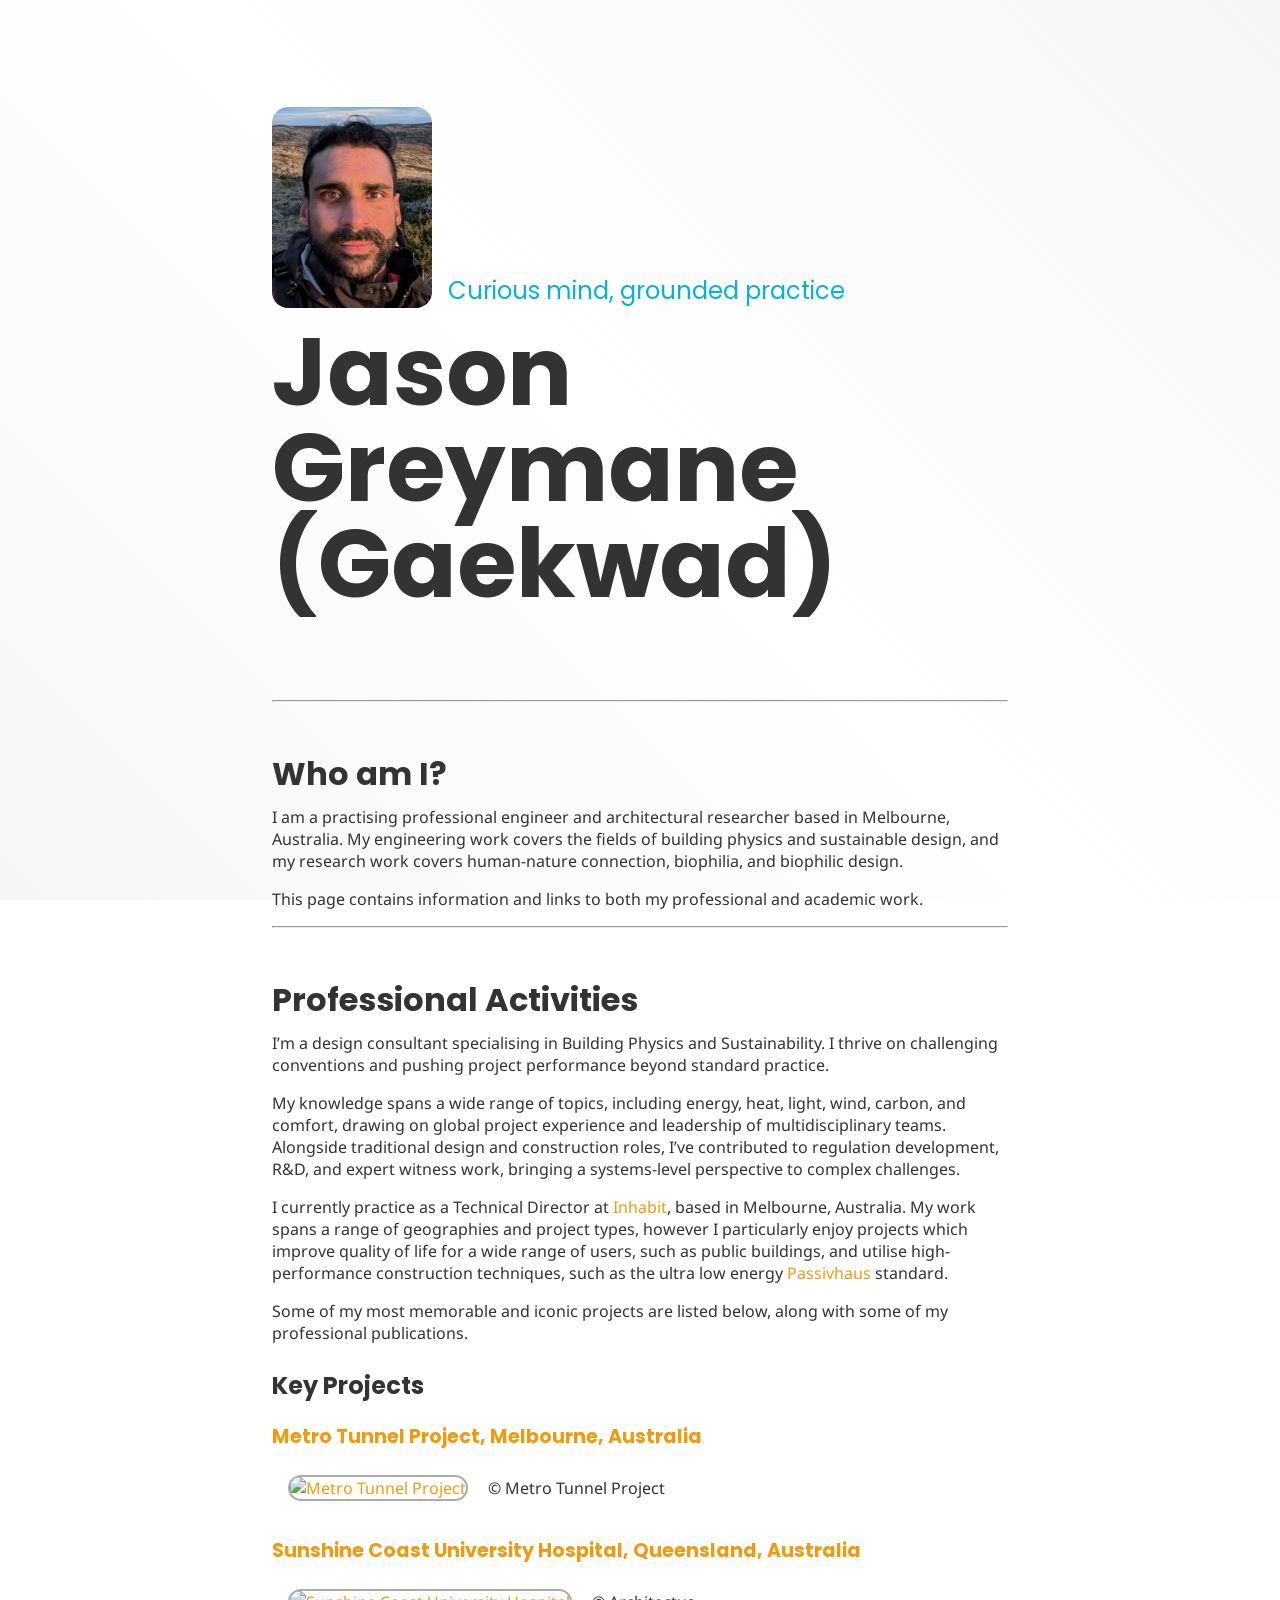
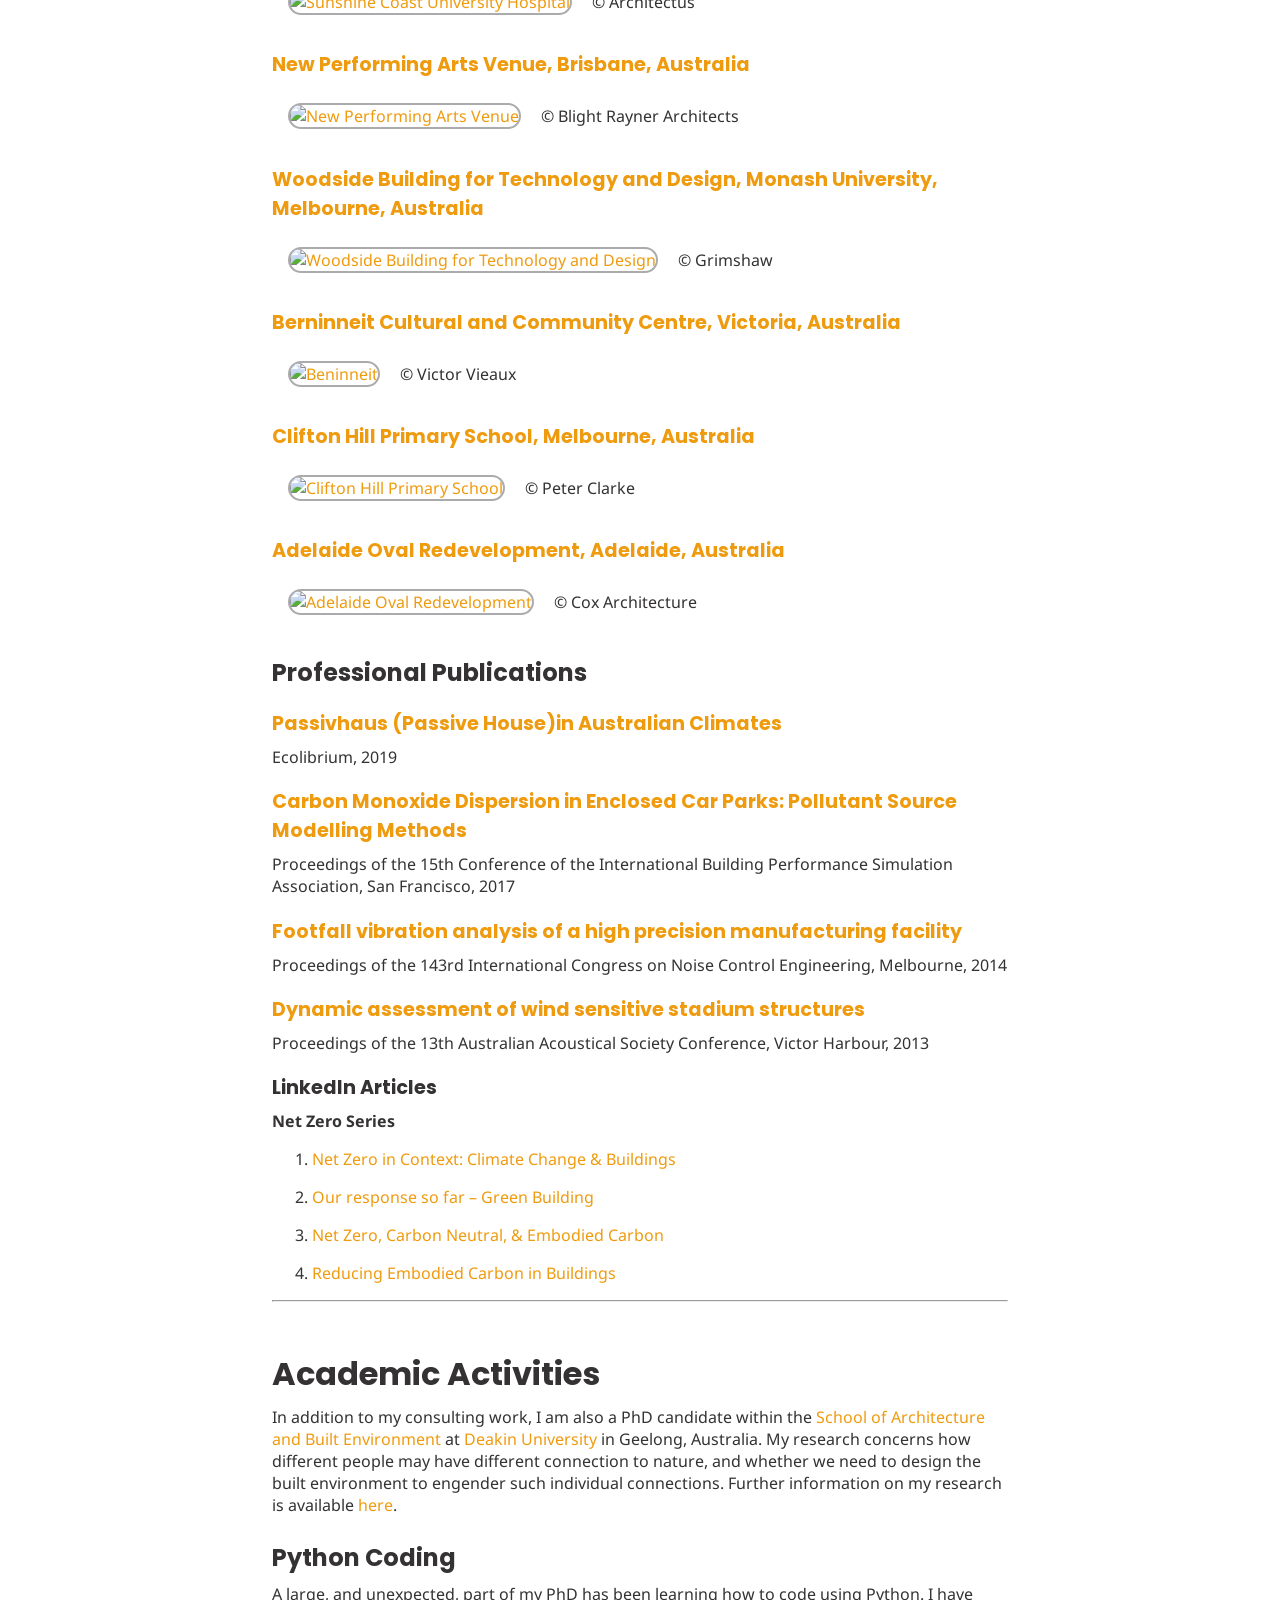
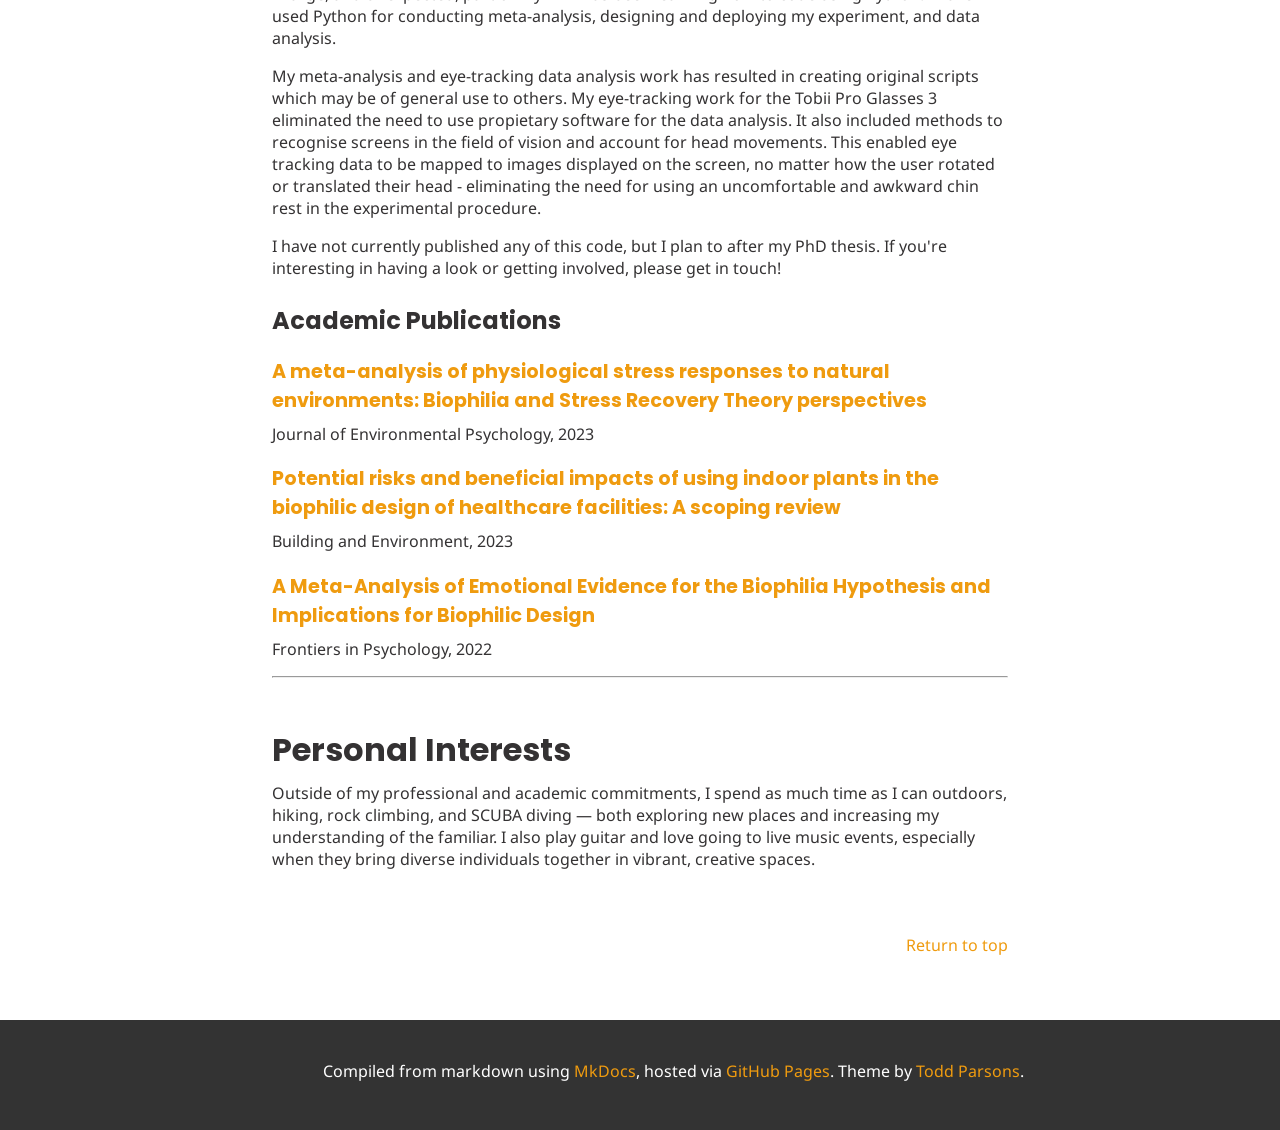
==== index.html @ 633c97f9 "Deployed 637150a with MkDocs version: 1.6.1" ====
<!DOCTYPE html>
<html>

<head>

    <title>Home - Jason Greymane (Gaekwad)</title>
    <style>
      /* load heading font */
      @import url('https://fonts.googleapis.com/css2?family=Poppins:wght@400');
      @import url('https://fonts.googleapis.com/css2?family=Poppins:ital,wght@400');
      @import url('https://fonts.googleapis.com/css2?family=Poppins:wght@700');
      @import url('https://fonts.googleapis.com/css2?family=Poppins:ital,wght@700');

      /* load body font */
      @import url('https://fonts.googleapis.com/css2?family=Noto Sans:wght@400');
      @import url('https://fonts.googleapis.com/css2?family=Noto Sans:ital,wght@400');
      @import url('https://fonts.googleapis.com/css2?family=Noto Sans:wght@700');
      @import url('https://fonts.googleapis.com/css2?family=Noto Sans:ital,wght@700');

      /* load mono font */
      @import url('https://fonts.googleapis.com/css2?family=JetBrains Mono:wght@400');
      @import url('https://fonts.googleapis.com/css2?family=JetBrains Mono:ital,wght@400');
      @import url('https://fonts.googleapis.com/css2?family=JetBrains Mono:wght@700');
      @import url('https://fonts.googleapis.com/css2?family=JetBrains Mono:ital,wght@700');

      /* load emoji font */
      @font-face {
        font-family: "Noto Color Emoji";
        src: url('assets/fonts/emoji/NotoColorEmoji-Regular.ttf');
        font-weight: 400;
      }
  
      :root {
        /* colors */
        --primary: #05b2dc;
        --secondary: #ef9B0f;
        --tertiary: #ef3e36;
        /* shades */
        --base: #ffffff;
        --mantle: #f5f4f5;
        --crust: #d4d2d5;
        --overlay: #aBaBaE;
        --footer: #000000cc;
        /* text */
        --text: #343233;
        --hltext: #ffffff;
        color: var(--text);
        /* background-specific text */
        --primary-text: var(--hltext);
        --secondary-text: var(--hltext);
        --tertiary-text: var(--hltext);
        --base-text: var(--text);
        --mantle-text: var(--text);
        --crust-text: var(--text);
        --overlay-text: var(--hltext);
        --footer-text: var(--hltext);
        /* fonts */
        --heading: Poppins, Noto Color Emoji;
        --body: Noto Sans, Noto Color Emoji;
        --mono: JetBrains Mono, Noto Color Emoji;
        font-family: var(--body); 
      }
      /* dark mode */
      @media (prefers-color-scheme: dark) {
        :root {
          /* colors */
          --primary: #05b2dc;
          --secondary: #ef9B0f;
          --tertiary: #ef3e36;
          /* shades */
          --base: #343233;
          --mantle: #373536;
          --crust: #3E3C3D;
          --overlay: #646461;
          --footer: #00000022;
          /* text */
          --text: #ffffff;
          --hltext: #343233;
          color: var(--text);
          /* background-specific text */
          --primary-text: var(--text);
          --secondary-text: var(--text);
          --tertiary-text: var(--text);
          --base-text: var(--text);
          --mantle-text: var(--text);
          --crust-text: var(--text);
          --overlay-text: var(--hltext);
          --footer-text: var(--text);
        }
      }
      /* style settings */
      header#header {
        grid-template-columns: 10rem auto 10rem;
      }
      body#background {
        background: fixed center/cover var(--base);
        
        
      }
      #background-gradient {
        background: linear-gradient(
          45deg, 
          color-mix(in srgb, var(--mantle) 80%, transparent), transparent, color-mix(in srgb, var(--crust) 20%, transparent)
        );
      }
      content#content {
        padding: 0 3rem;
        background: color-mix(in srgb, var(--base) 0%, transparent);
        border-left: none;
        border-right: none;
      }
      #avatar {
        
        border-radius: 1rem;
        
      }
      footer#footer a {
        color: #ef9B0f;
      }
      footer#footer a:hover {
        color: #ef3e36;
      }
    </style>
    <link rel="icon" type="image/x-icon" href=assets/favicon.png>
    <link href="css/style.css" rel="stylesheet">
    <link href="css/responsivity.css" rel="stylesheet">  
    <script src="search/main.js"></script>
    <script src="https://kit.fontawesome.com/b57355f8ac.js" crossorigin="anonymous"></script>
    <script id="altmetric-embed-js" src="https://d1bxh8uas1mnw7.cloudfront.net/assets/altmetric_badges-e7ba41a192efc3e63f5d48f8a1916dec4b1b49c01075bc7b39481408957b3b28.js"></script>
    <link id="altmetric-embed-css" rel="stylesheet" type="text/css" href="https://d1bxh8uas1mnw7.cloudfront.net/assets/embed-59614f5c46b49b21eeef3bb28c4fb38d1e7069e8d014752fcb66e84942556802.css">
    <script>
      function on_share() {
        navigator.share({
          url: document.URL,
          title: "Home -Jason Greymane (Gaekwad)",
        });
      }
    </script>
</head>

<body id="background">
  <div id="background-gradient"></div>
  <content id="content">
  
<a id="share-btn" onclick="on_share()">
  <i class="fa fa-share-alt" alt="🔗"></i>
</a>

  
  <header id="header">
    
    
     
    
    <img id="avatar" src="assets/avatar.png" />
    

    
    
    
     
    <p id="tagline">Curious mind, grounded practice</p>

    
    
    
     
    <h1 id="title"><a href=.>Jason Greymane (Gaekwad)</a></h1>

    
    
    
     
    <ul id="socials">
        
        
        
        
        
        <li>
            <a href="mailto:humanenvironments@deakin.edu.au"><i class="fa-regular fa-at" alt="Email"></i></a>
            <div class="social-label">Email</div>
        </li>
        
        
        
        
        
        <li>
            <a href="https://au.linkedin.com/in/jasongaekwad"><i class="fa-brands fa-linkedin" alt="LinkedIn"></i></a>
            <div class="social-label">LinkedIn</div>
        </li>
        
        
        
        
        
        <li>
            <a href="https://www.researchgate.net/profile/Jason-Gaekwad-2"><i class="fa-brands fa-researchgate" alt="ResearchGate"></i></a>
            <div class="social-label">ResearchGate</div>
        </li>
        
        
        
        
        
        <li>
            <a href="https://github.com/JGaekwad"><i class="fa-brands fa-github" alt="GitHub"></i></a>
            <div class="social-label">GitHub</div>
        </li>
        
        
        
        
        
        <li>
            <a href="https://orcid.org/0000-0003-0273-9370"><i class="fa-brands fa-orcid" alt="ORCiD"></i></a>
            <div class="social-label">ORCiD</div>
        </li>
        
    </ul>

    
    
</header>
  
  <main id="page">
    <nav class="vertical" id="toc">

<ul>

<li class="nav-item">
<a href="#who-am-i">Who am I?</a>
    
    <ul>
    
    </ul>
    
</li>

<li class="nav-item">
<a href="#professional-activities">Professional Activities</a>
    
    <ul>
    
    
    <li class="nav-subitem">
    <a href="#key-projects">Key Projects</a>
    </li>
    
    
    
    <li class="nav-subitem">
    <a href="#professional-publications">Professional Publications</a>
    </li>
    
    
    </ul>
    
</li>

<li class="nav-item">
<a href="#academic-activities">Academic Activities</a>
    
    <ul>
    
    
    <li class="nav-subitem">
    <a href="#python-coding">Python Coding</a>
    </li>
    
    
    
    <li class="nav-subitem">
    <a href="#academic-publications">Academic Publications</a>
    </li>
    
    
    </ul>
    
</li>

<li class="nav-item">
<a href="#personal-interests">Personal Interests</a>
    
    <ul>
    
    </ul>
    
</li>

</ul>

</nav>
    <hr />
<h1 id="who-am-i">Who am I?</h1>
<p>I am a practising professional engineer and architectural researcher based in Melbourne, Australia. My engineering work covers the fields of building physics and sustainable design, and my research work covers human-nature connection, biophilia, and biophilic design.</p>
<p>This page contains information and links to both my professional and academic work.</p>
<hr />
<h1 id="professional-activities">Professional Activities</h1>
<p>I’m a design consultant specialising in Building Physics and Sustainability. I thrive on challenging conventions and pushing project performance beyond standard practice.</p>
<p>My knowledge spans a wide range of topics, including energy, heat, light, wind, carbon, and comfort, drawing on global project experience and leadership of multidisciplinary teams. Alongside traditional design and construction roles, I’ve contributed to regulation development, R&amp;D, and expert witness work, bringing a systems-level perspective to complex challenges.</p>
<p>I currently practice as a Technical Director at <a href="https://inhabitgroup.com/">Inhabit</a>, based in Melbourne, Australia. My work spans a range of geographies and project types, however I particularly enjoy projects which improve quality of life for a wide range of users, such as public buildings, and utilise high-performance construction techniques, such as the ultra low energy <a href="https://www.passivhausassociation.com.au/">Passivhaus</a> standard.</p>
<p>Some of my most memorable and iconic projects are listed below, along with some of my professional publications.</p>
<h2 id="key-projects">Key Projects</h2>
<h3 id="metro-tunnel-project-melbourne-australia"><a href="https://bigbuild.vic.gov.au/projects/metro-tunnel">Metro Tunnel Project, Melbourne, Australia</a></h3>
<p><a href="https://bigbuild.vic.gov.au/projects/metro-tunnel"><img alt="Metro Tunnel Project" src="https://bigbuild.vic.gov.au/__data/assets/image/0005/785606/MT-testtrain-banner.jpg" /></a>
&copy; Metro Tunnel Project</p>
<h3 id="sunshine-coast-university-hospital-queensland-australia"><a href="https://architectus.com.au/projects/sunshine-coast-university-hospital/">Sunshine Coast University Hospital, Queensland, Australia</a></h3>
<p><a href="https://architectus.com.au/projects/sunshine-coast-university-hospital/"><img alt="Sunshine Coast University Hospital" src="https://architectus.com.au/wp-content/uploads/2018/08/ba_hea_scuh_14_72ppi.jpg" /></a>
&copy; Architectus</p>
<h3 id="new-performing-arts-venue-brisbane-australia"><a href="https://blightrayner.com.au/portfolio_page/new-performing-arts-venue/">New Performing Arts Venue, Brisbane, Australia</a></h3>
<p><a href="https://blightrayner.com.au/portfolio_page/new-performing-arts-venue/"><img alt="New Performing Arts Venue" src="https://blightrayner.com.au/wp-content/uploads/2019/05/npav-3.jpg" /></a>
&copy; Blight Rayner Architects </p>
<h3 id="woodside-building-for-technology-and-design-monash-university-melbourne-australia"><a href="https://grimshaw.global/projects/education-and-science/monash-university-woodside-building-for-technology-and-design/">Woodside Building for Technology and Design, Monash University, Melbourne, Australia</a></h3>
<p><a href="https://grimshaw.global/projects/education-and-science/monash-university-woodside-building-for-technology-and-design/"><img alt="Woodside Building for Technology and Design" src="https://grimshaw.global/assets/lib/2023/04/26/16103_N126.jpg" /></a>
&copy; Grimshaw</p>
<h3 id="berninneit-cultural-and-community-centre-victoria-australia"><a href="https://jcba.com.au/projects/berninneit-cultural-and-community-hub">Berninneit Cultural and Community Centre, Victoria, Australia</a></h3>
<p><a href="https://jcba.com.au/projects/berninneit-cultural-and-community-hub"><img alt="Beninneit" src="https://inhabitgroup.com/wp-content/uploads/2024/06/Cowes-Cultural-Centre2x900.jpg" /></a>
&copy; Victor Vieaux</p>
<h3 id="clifton-hill-primary-school-melbourne-australia"><a href="https://jcba.com.au/projects/clifton-hill-primary-school">Clifton Hill Primary School, Melbourne, Australia</a></h3>
<p><a href="https://jcba.com.au/projects/clifton-hill-primary-school"><img alt="Clifton Hill Primary School" src="https://jcba.com.au/cms_uploads/images/654_1_jcb_clifton_hill_primary_1289low-res.jpg" /></a>
&copy; Peter Clarke</p>
<h3 id="adelaide-oval-redevelopment-adelaide-australia"><a href="https://www.coxarchitecture.com.au/project/adelaide-oval-redevelopment/">Adelaide Oval Redevelopment, Adelaide, Australia</a></h3>
<p><a href="https://www.coxarchitecture.com.au/project/adelaide-oval-redevelopment/"><img alt="Adelaide Oval Redevelopment" src="https://www.coxarchitecture.com.au/wp-content/uploads/2019/08/20140329_Showdown296A3141-1620x1080.jpg" /></a>
&copy; Cox Architecture</p>
<h2 id="professional-publications">Professional Publications</h2>
<h3 id="passivhaus-passive-housein-australian-climates"><a href="https://www.researchgate.net/publication/343151756_Passivhaus_Passive_House_in_Australian_Climates">Passivhaus (Passive House)in Australian Climates</a></h3>
<p>Ecolibrium, 2019</p>
<h3 id="carbon-monoxide-dispersion-in-enclosed-car-parks-pollutant-source-modelling-methods"><a href="http://dx.doi.org/10.26868/25222708.2017.168">Carbon Monoxide Dispersion in Enclosed Car Parks: Pollutant Source Modelling Methods</a></h3>
<p>Proceedings of the 15th Conference of the International Building Performance Simulation Association, San Francisco, 2017</p>
<h3 id="footfall-vibration-analysis-of-a-high-precision-manufacturing-facility"><a href="https://www.researchgate.net/publication/343151761_Footfall_vibration_analysis_of_a_high_precision_manufacturing_facility">Footfall vibration analysis of a high precision manufacturing facility</a></h3>
<p>Proceedings of the 143rd International Congress on Noise Control Engineering, Melbourne, 2014</p>
<h3 id="dynamic-assessment-of-wind-sensitive-stadium-structures"><a href="https://www.researchgate.net/publication/290020429_Dynamic_assessment_of_wind_sensitive_stadium_structures">Dynamic assessment of wind sensitive stadium structures</a></h3>
<p>Proceedings of the 13th Australian Acoustical Society Conference, Victor Harbour, 2013</p>
<h3 id="linkedin-articles">LinkedIn Articles</h3>
<p><strong>Net Zero Series</strong></p>
<ol>
<li>
<p><a href="https://www.linkedin.com/pulse/net-zero-context-climate-change-buildings-jason-gaekwad">Net Zero in Context: Climate Change &amp; Buildings</a></p>
</li>
<li>
<p><a href="https://www.linkedin.com/pulse/our-response-so-far-green-building-jason-gaekwad">Our response so far – Green Building</a></p>
</li>
<li>
<p><a href="https://www.linkedin.com/pulse/net-zero-carbon-neutral-embodied-jason-gaekwad">Net Zero, Carbon Neutral, &amp; Embodied Carbon</a></p>
</li>
<li>
<p><a href="https://www.linkedin.com/pulse/reducing-embodied-carbon-buildings-jason-gaekwad">Reducing Embodied Carbon in Buildings</a></p>
</li>
</ol>
<hr />
<h1 id="academic-activities">Academic Activities</h1>
<p>In addition to my consulting work, I am also a PhD candidate within the <a href="https://www.deakin.edu.au/faculty-of-science-engineering-and-built-environment/school-of-architecture-and-built-environment">School of Architecture and Built Environment</a> at <a href="https://www.deakin.edu.au/">Deakin University</a> in Geelong, Australia. My research concerns how different people may have different connection to nature, and whether we need to design the built environment to engender such individual connections. Further information on my research is available <a href="https://linktr.ee/humanenvironments">here</a>.</p>
<h2 id="python-coding">Python Coding</h2>
<p>A large, and unexpected, part of my PhD has been learning how to code using Python. I have used Python for conducting meta-analysis, designing and deploying my experiment, and data analysis. </p>
<p>My meta-analysis and eye-tracking data analysis work has resulted in creating original scripts which may be of general use to others. My eye-tracking work for the Tobii Pro Glasses 3 eliminated the need to use propietary software for the data analysis. It also included methods to recognise screens in the field of vision and account for head movements. This enabled eye tracking data to be mapped to images displayed on the screen, no matter how the user rotated or translated their head - eliminating the need for using an uncomfortable and awkward chin rest in the experimental procedure.</p>
<p>I have not currently published any of this code, but I plan to after my PhD thesis. If you're interesting in having a look or getting involved, please get in touch! </p>
<h2 id="academic-publications">Academic Publications</h2>
<h3 id="a-meta-analysis-of-physiological-stress-responses-to-natural-environments-biophilia-and-stress-recovery-theory-perspectives"><a href="https://doi.org/10.1016/j.jenvp.2023.102085">A meta-analysis of physiological stress responses to natural environments: Biophilia and Stress Recovery Theory perspectives</a></h3>
<p>Journal of Environmental Psychology, 2023</p>
<h3 id="potential-risks-and-beneficial-impacts-of-using-indoor-plants-in-the-biophilic-design-of-healthcare-facilities-a-scoping-review"><a href="https://doi.org/10.1016/j.buildenv.2023.110057">Potential risks and beneficial impacts of using indoor plants in the biophilic design of healthcare facilities: A scoping review</a></h3>
<p>Building and Environment, 2023</p>
<h3 id="a-meta-analysis-of-emotional-evidence-for-the-biophilia-hypothesis-and-implications-for-biophilic-design"><a href="https://doi.org/10.3389/fpsyg.2022.750245">A Meta-Analysis of Emotional Evidence for the Biophilia Hypothesis and Implications for Biophilic Design</a></h3>
<p>Frontiers in Psychology, 2022</p>
<hr />
<h1 id="personal-interests">Personal Interests</h1>
<p>Outside of my professional and academic commitments, I spend as much time as I can outdoors, hiking, rock climbing, and SCUBA diving — both exploring new places and increasing my understanding of the familiar. I also play guitar and love going to live music events, especially when they bring diverse individuals together in vibrant, creative spaces.</p>
    <nav id="page-controls">
      <a href="#content" id="return-top">
        <i class="fa fa-arrow-up" alt="⇧"></i> Return to top
      </a>
    </nav>
  </main>
  </content>
  <footer id="footer">
    

<p>Compiled from markdown using <a href="https://www.mkdocs.org/">MkDocs</a>, hosted via <a href="https://pages.github.com/">GitHub Pages</a>. Theme by <a href="https://toddparsons.co.uk">Todd Parsons</a>.</p>














<script src="search/main.js"></script>

  </footer>
</body>

</html>
---- css/style.css ----
html {
    scroll-behavior: smooth;
}

body {
    position: relative;
    margin: 0;
}


/** Layout **/

header#header, 
header#article-header,
#page {
    position: relative;
}
#page *:nth-child(2) {
    margin-top: 0;
}

content#content {
    display: block;
    position: relative;
    padding-bottom: 4rem;
    max-width: 46rem;
    margin: 0 auto 0 auto;
    min-height: 100vh;
}

footer#footer {
    position: relative;
    text-align: right;
    padding: 2rem max(calc(50% - 24rem), 2rem);
    background-color: var(--footer);
    color: var(--footer-text);
}

footer#footer #page-source {
    display: block;
    margin: 1em 0;
}

article {
    border: 1px solid var(--crust);
    border-radius: 1rem;
    padding: 1rem 2rem;
    margin-bottom: 2rem;
    margin-top: 1rem;
    margin-left: -1rem;
    background-color: var(--base)
}

nav#page-controls {
    display: grid;
    grid-template-columns: auto auto;
    width: 100%;
    margin-top: 4rem;
}

nav#page-controls #return-home {
    grid-column-start: 1;
    justify-self: left;
}

nav#page-controls #return-top {
    grid-column-start: 2;
    justify-self: right;
}

div#background-gradient {
    position: fixed;
    top: 0; bottom: 0; left: 0; right: 0;
}

#share-btn {
    position: relative;
    margin-left: calc(100% - 2rem);
    margin-bottom: -2rem;
    top: 4rem;
    font-size: 2rem;
    padding: 1rem;
    color: var(--crust);
    border-radius: 100%;
}
#share-btn:hover {
    color: var(--text);
    background-color: var(--crust);
}


/** Header **/

header {
    padding: 4rem 0;
    column-gap: 1rem;
    row-gap: 1rem;
}
header#header {
    display: grid;
    align-items: end;
}
header#article-header {
    display: grid;
    grid-auto-flow: row;
}
header#article-header h1 {
    font-size: 3rem;
}

h1#title, h1#title a {
    font-size: 6rem;
    grid-column-end: span 2;
    margin: 0;
    color: var(--text);
    line-height: 1em;
}
p#tagline, p#tagline a {
    grid-column-end: span 2;
    font-family: var(--heading);
    font-size: 1.5rem;
    color: var(--primary);
    margin: 0;
}
ul#socials {
    grid-column-end: span 2;
    display: grid;
    position: relative;
    grid-auto-flow: column;
    justify-content: left;
    grid-gap: .5em;
    font-size: 2rem;
    list-style-type: none;
    padding: 0;
    margin: 0;
}
ul#socials li {
    display: inline;
}
ul#socials i {
    margin: inherit;
}
ul#socials .social-label {
    display: none;
    position: absolute;
    left: 0;
    top: 100%;
    white-space: nowrap;
    font-size: 1rem;
}
ul#socials li:hover .social-label {
    display: block;
}
img#avatar {
    object-fit: contain;
    margin: auto;
    min-width: 100%;
    border: none;
}
nav#site-nav {
    font-size: 1.5rem;
    grid-column-end: span 2;
    margin: 0;
}

/** Navigation **/

nav ul {
    display: grid;
    list-style-type: none;
    padding: 0;
    margin: 0;
}
nav .current {
    font-weight: bold;
}
nav.vertical ul {
    grid-auto-flow: row;
    row-gap: .5rem;
    margin-top: .5rem;
}
nav.horizontal ul {
    grid-auto-flow: column;
    column-gap: 2rem;
    justify-content: start;
}
nav a {
    display: block;
    white-space: nowrap;
}
nav .nav-subitem a,
ul#socials .social-label {
    color: var(--text);
    opacity: 35%;
}

nav .nav-item ul {
    overflow-y: hidden;
    transition: transform 0.25s ease;
    transform-origin: top left;
}
nav .nav-item:hover ul {
    transition: transform 0.25s ease;
}
nav.vertical .nav-item ul {
    transform: scaleY(0);
    height: 0;
}
nav.vertical .nav-item:hover ul {
    transform: scaleY(1);
    height: auto;
}
nav.horizontal .nav-item ul {
    transform: scaleX(0);
    width: 0;
}
nav.horizontal .nav-item:hover ul {
    transform: scaleX(1);
    width: auto;
}


/** Table of contents **/

nav#toc {
    position: sticky;
    text-align: right;
    top: 4rem;
    width: 100%;
    margin-left: calc(-100% - 5rem);
    height: 0;
}


/** Headings **/

h1,
h2,
h3,
h4,
h5,
h6 {
    font-family: var(--heading);
    margin-bottom: 0.2rem;
    margin-top: 1em;
}
h1 {
    font-size: 2rem;
    margin-top: 1.5em;
}
h2 {
    font-size: 1.5rem;
}
h3 {
    font-size: 1.2rem;
}
h4 {
    font-size: 1rem;
}
h5 {
    font-size: 1rem;
}
h6 {
    font-size: 1rem;
}


/** Typography **/

a {
    color: var(--secondary);
    text-decoration: none;
}
a:hover {
    color: var(--tertiary);
}

i {
    margin: auto 0.2em;
}

pre, code, blockquote {
    font-family: var(--mono);
    background-color: var(--mantle);
}

p {
    margin-top: 0.5rem;
    margin-bottom: 1rem;
}

i.color-preview {
    display: inline;
    text-shadow: 
        -2px +0px 0 var(--mantle), 
        +0px +2px 0 var(--mantle), 
        +2px +0px 0 var(--mantle), 
        +0px -2px 0 var(--mantle);
        margin: 2px .4em;
}

/** Block elements **/

img {
    max-width: calc(100% - 2rem);
    box-shadow: 0 0 1rem var(--shadow);
    border-radius: 1rem;
    margin: 1rem;
    border: 2px solid var(--overlay);
}

blockquote {
    margin: 0;
    padding: 1rem;
}
blockquote + ul {
    margin-top: 0.5rem;
    text-align: right;
    list-style-type: none;
}

pre {
    padding: 1rem;
    overflow-x: auto;
}

table {
    border-collapse: collapse;
    margin: 1rem 8px;
}

thead {
    position: relative;
    background-color: var(--primary);
    color: var(--primary-text);
}

thead:before,
thead:after {
    content: " ";
    background-color: var(--primary);
    display: block;
    position: absolute;
    top: 0;
    bottom: 0;
    width: 8px;
}

thead:before {
    right: 100%;
    border-bottom-left-radius: 8px;
    border-top-left-radius: 8px;
}

thead:after {
    left: 100%;
    border-bottom-right-radius: 8px;
    border-top-right-radius: 8px;
}

tbody tr {
    border-bottom: 1px solid var(--overlay);
}

th, td {
    padding: 1rem;
}


iframe {
    width: calc(100% + 2rem);
    height: 30rem;
    margin: 1rem -1rem;
    border: 2px solid var(--overlay);
    border-radius: 1rem;
    
}
iframe.zoomed-out {
    zoom: 0.5;
    height: 60rem;
    border-width: 4px;
}

.altmetric-citation {
    display: grid;
    grid-auto-flow: column;
    align-items: center;
    grid-gap: 1rem;
    margin: 1rem 0;
}
.altmetric-embed img {
    margin: 1rem;
    box-shadow: none;
}
---- css/responsivity.css ----
/*
    Hide the table of contents if window is too thin to see it
*/
@media screen and (max-width: 80rem) {
    /** Table of contents **/

    #toc {
        visibility: hidden;
    }
}

/*
    Double the size on various elements when using a touch pointer
*/
@media (pointer:coarse) {

    /** Header **/
    ul#socials {
        font-size: 4rem;
    }

    /** Layout **/

    article {
        border-radius: 2rem;
        margin-top: 2rem;
        margin-bottom: 4rem;
        margin-left: -2rem;
    }

    i {
        margin-right: 1em;
    }

    /** Headings **/

    h1,
    h2,
    h3,
    h4,
    h5,
    h6 {
        margin-bottom: 1rem;
        margin-top: 2em;
    }


    /** Typography **/

    p {
        margin-top: 1rem;
        margin-bottom: 3rem;
    }


    /** Block elements **/

    blockquote {
        padding: 4rem;
    }

    pre,
    #page-controls a {
        font-size: 2rem;
    }

    .altmetric-embed {
        display: none;
    }


}
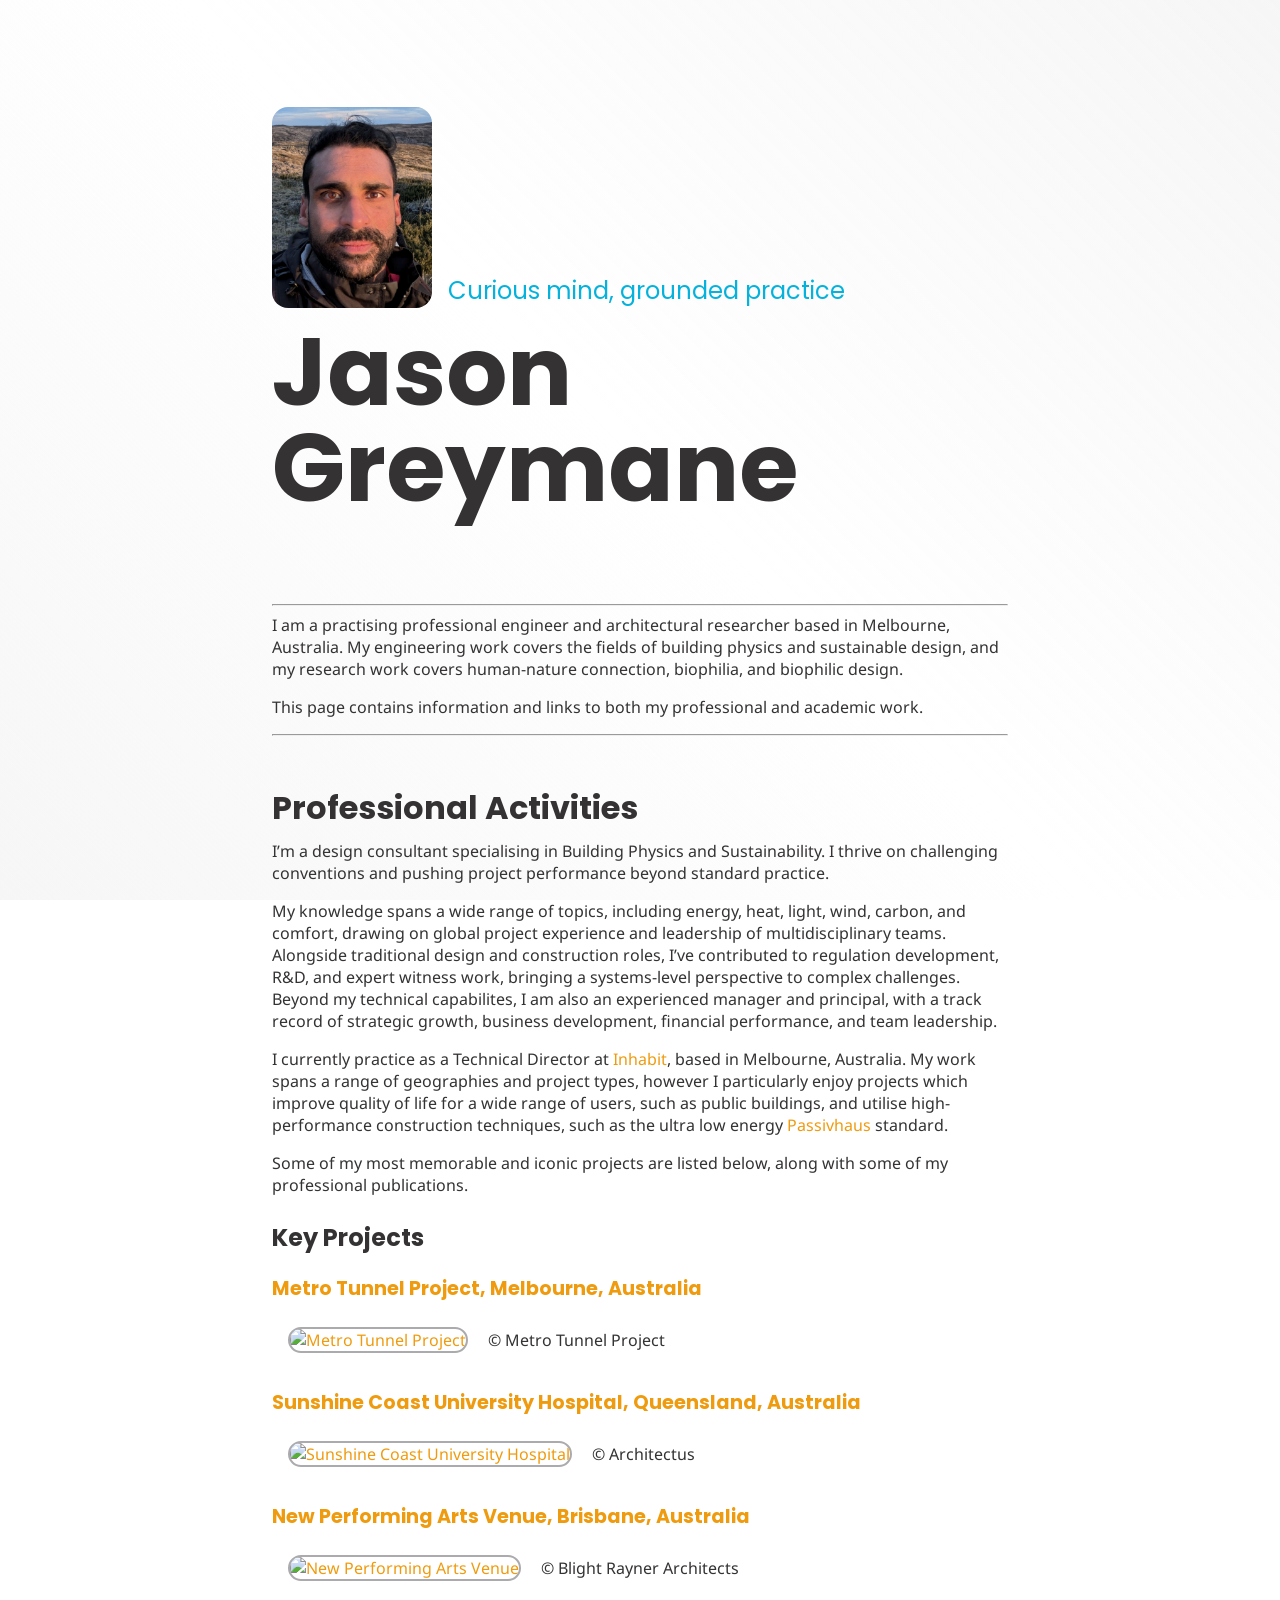
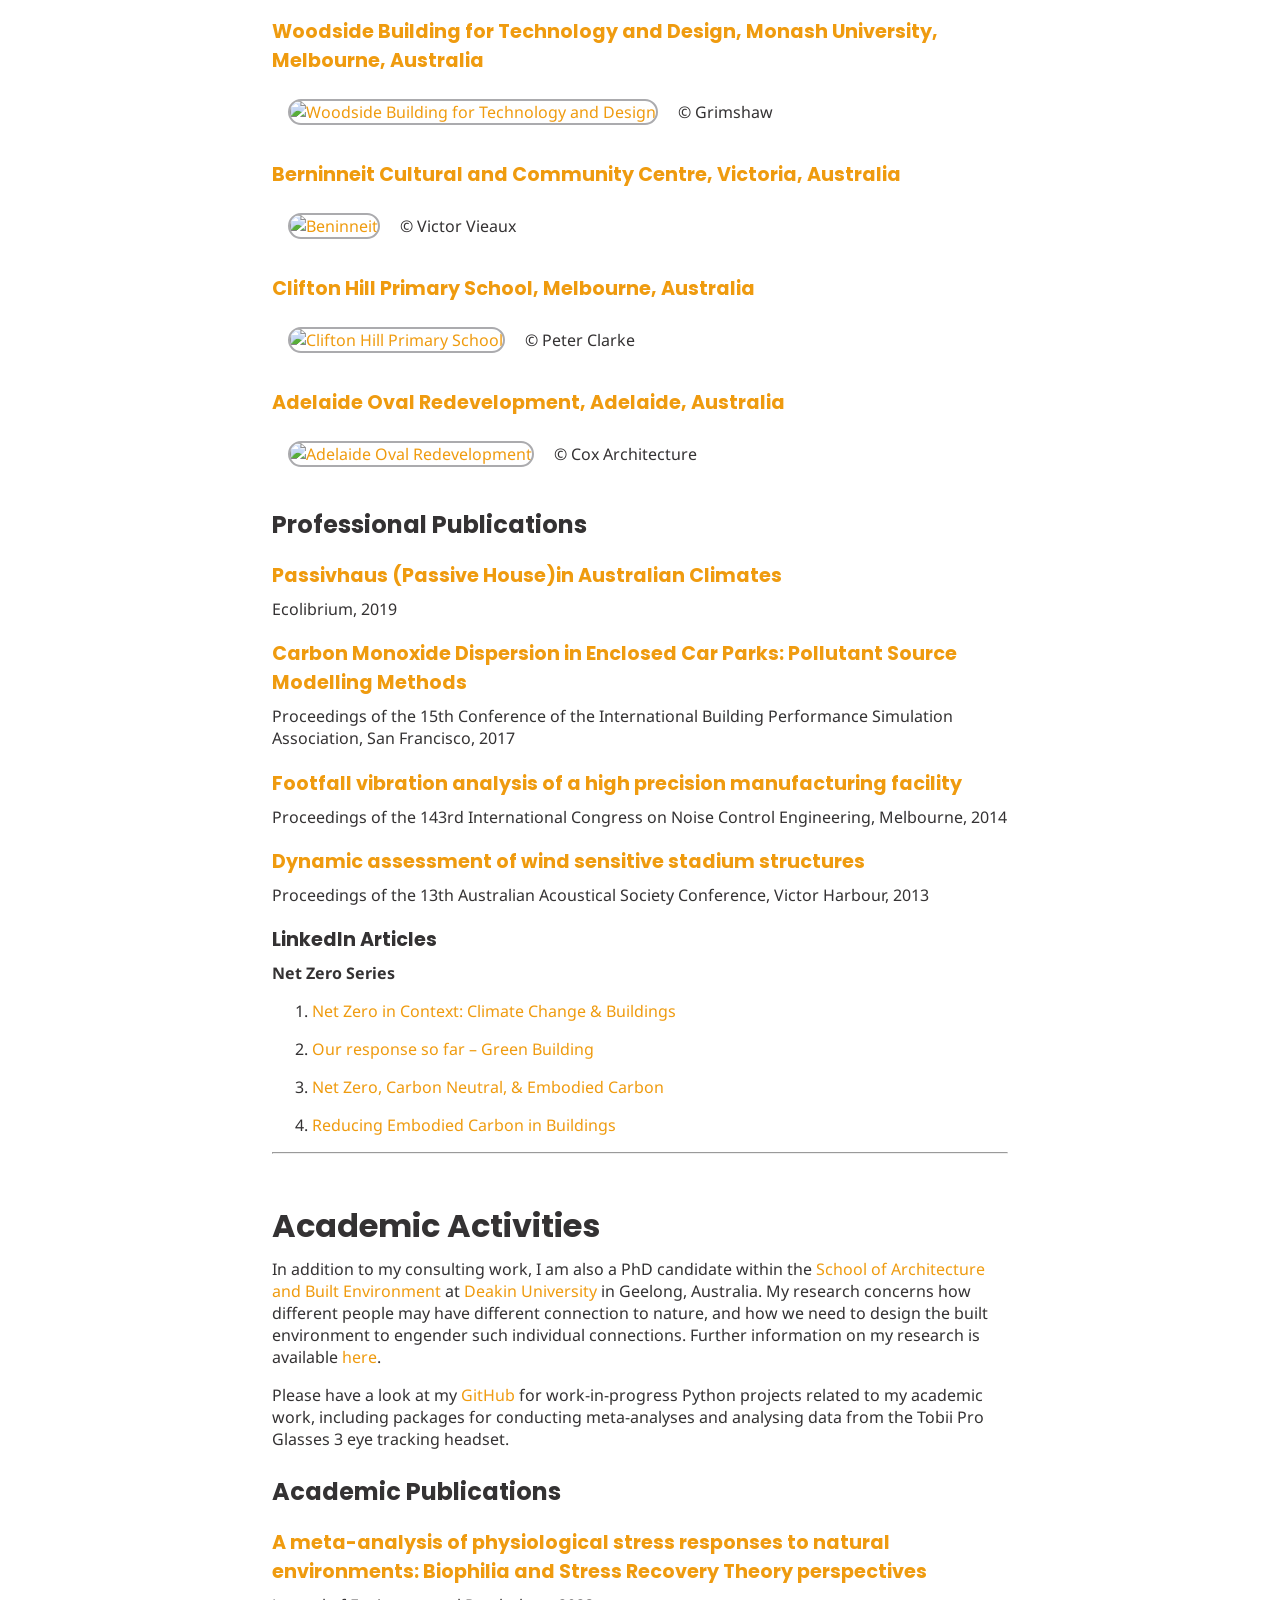
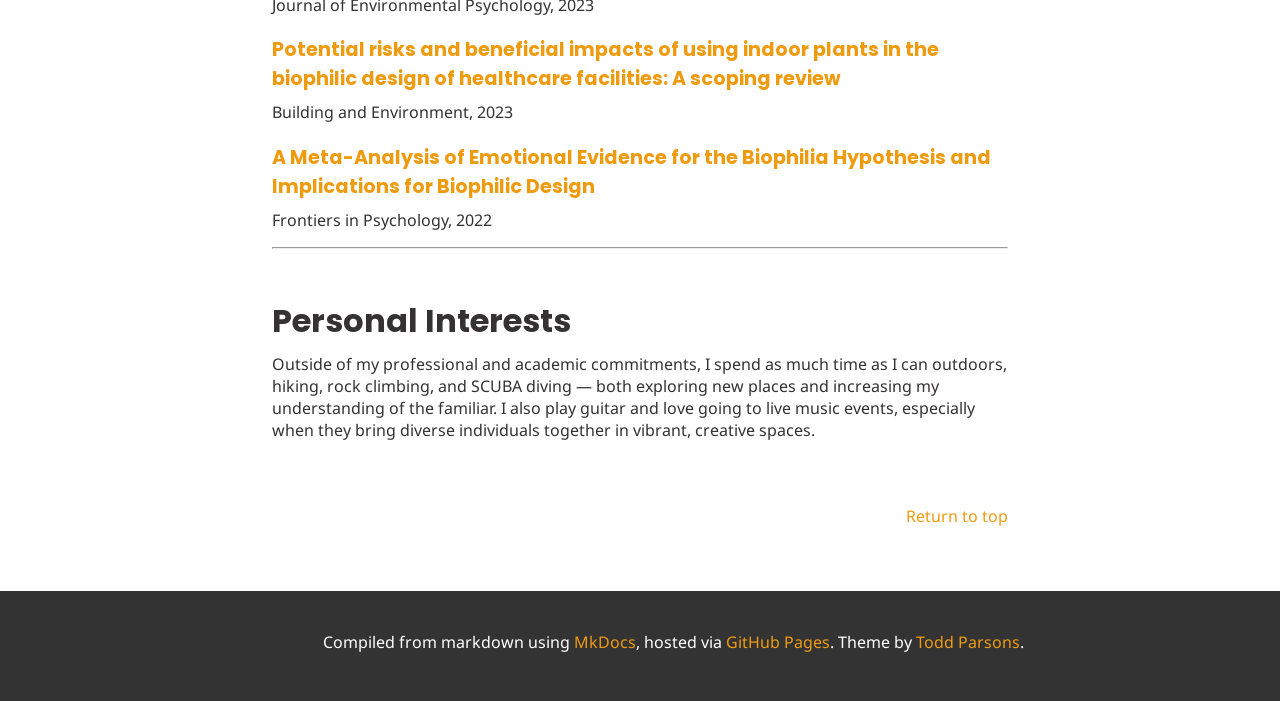
==== commit 6670b29d: "Deployed 637150a with MkDocs version: 1.6.1" ====
--- a/index.html
+++ b/index.html
@@ -3,7 +3,7 @@
 
 <head>
 
-    <title>Home - Jason Greymane (Gaekwad)</title>
+    <title>Home - Jason Greymane</title>
     <style>
       /* load heading font */
       @import url('https://fonts.googleapis.com/css2?family=Poppins:wght@400');
@@ -132,7 +132,7 @@
       function on_share() {
         navigator.share({
           url: document.URL,
-          title: "Home -Jason Greymane (Gaekwad)",
+          title: "Home -Jason Greymane",
         });
       }
     </script>
@@ -165,7 +165,7 @@
     
     
      
-    <h1 id="title"><a href=.>Jason Greymane (Gaekwad)</a></h1>
+    <h1 id="title"><a href=.>Jason Greymane</a></h1>
 
     
     
@@ -205,7 +205,7 @@
         
         
         <li>
-            <a href="https://github.com/JGaekwad"><i class="fa-brands fa-github" alt="GitHub"></i></a>
+            <a href="https://github.com/JasonGreymane"><i class="fa-brands fa-github" alt="GitHub"></i></a>
             <div class="social-label">GitHub</div>
         </li>
         
@@ -230,15 +230,6 @@
 <ul>
 
 <li class="nav-item">
-<a href="#who-am-i">Who am I?</a>
-    
-    <ul>
-    
-    </ul>
-    
-</li>
-
-<li class="nav-item">
 <a href="#professional-activities">Professional Activities</a>
     
     <ul>
@@ -266,12 +257,6 @@
     
     
     <li class="nav-subitem">
-    <a href="#python-coding">Python Coding</a>
-    </li>
-    
-    
-    
-    <li class="nav-subitem">
     <a href="#academic-publications">Academic Publications</a>
     </li>
     
@@ -293,13 +278,12 @@
 
 </nav>
     <hr />
-<h1 id="who-am-i">Who am I?</h1>
 <p>I am a practising professional engineer and architectural researcher based in Melbourne, Australia. My engineering work covers the fields of building physics and sustainable design, and my research work covers human-nature connection, biophilia, and biophilic design.</p>
 <p>This page contains information and links to both my professional and academic work.</p>
 <hr />
 <h1 id="professional-activities">Professional Activities</h1>
 <p>I’m a design consultant specialising in Building Physics and Sustainability. I thrive on challenging conventions and pushing project performance beyond standard practice.</p>
-<p>My knowledge spans a wide range of topics, including energy, heat, light, wind, carbon, and comfort, drawing on global project experience and leadership of multidisciplinary teams. Alongside traditional design and construction roles, I’ve contributed to regulation development, R&amp;D, and expert witness work, bringing a systems-level perspective to complex challenges.</p>
+<p>My knowledge spans a wide range of topics, including energy, heat, light, wind, carbon, and comfort, drawing on global project experience and leadership of multidisciplinary teams. Alongside traditional design and construction roles, I’ve contributed to regulation development, R&amp;D, and expert witness work, bringing a systems-level perspective to complex challenges. Beyond my technical capabilites, I am also an experienced manager and principal, with a track record of strategic growth, business development, financial performance, and team leadership.</p>
 <p>I currently practice as a Technical Director at <a href="https://inhabitgroup.com/">Inhabit</a>, based in Melbourne, Australia. My work spans a range of geographies and project types, however I particularly enjoy projects which improve quality of life for a wide range of users, such as public buildings, and utilise high-performance construction techniques, such as the ultra low energy <a href="https://www.passivhausassociation.com.au/">Passivhaus</a> standard.</p>
 <p>Some of my most memorable and iconic projects are listed below, along with some of my professional publications.</p>
 <h2 id="key-projects">Key Projects</h2>
@@ -351,11 +335,8 @@
 </ol>
 <hr />
 <h1 id="academic-activities">Academic Activities</h1>
-<p>In addition to my consulting work, I am also a PhD candidate within the <a href="https://www.deakin.edu.au/faculty-of-science-engineering-and-built-environment/school-of-architecture-and-built-environment">School of Architecture and Built Environment</a> at <a href="https://www.deakin.edu.au/">Deakin University</a> in Geelong, Australia. My research concerns how different people may have different connection to nature, and whether we need to design the built environment to engender such individual connections. Further information on my research is available <a href="https://linktr.ee/humanenvironments">here</a>.</p>
-<h2 id="python-coding">Python Coding</h2>
-<p>A large, and unexpected, part of my PhD has been learning how to code using Python. I have used Python for conducting meta-analysis, designing and deploying my experiment, and data analysis. </p>
-<p>My meta-analysis and eye-tracking data analysis work has resulted in creating original scripts which may be of general use to others. My eye-tracking work for the Tobii Pro Glasses 3 eliminated the need to use propietary software for the data analysis. It also included methods to recognise screens in the field of vision and account for head movements. This enabled eye tracking data to be mapped to images displayed on the screen, no matter how the user rotated or translated their head - eliminating the need for using an uncomfortable and awkward chin rest in the experimental procedure.</p>
-<p>I have not currently published any of this code, but I plan to after my PhD thesis. If you're interesting in having a look or getting involved, please get in touch! </p>
+<p>In addition to my consulting work, I am also a PhD candidate within the <a href="https://www.deakin.edu.au/faculty-of-science-engineering-and-built-environment/school-of-architecture-and-built-environment">School of Architecture and Built Environment</a> at <a href="https://www.deakin.edu.au/">Deakin University</a> in Geelong, Australia. My research concerns how different people may have different connection to nature, and how we need to design the built environment to engender such individual connections. Further information on my research is available <a href="https://linktr.ee/humanenvironments">here</a>.</p>
+<p>Please have a look at my <a href="https://github.com/JasonGreymane">GitHub</a> for work-in-progress Python projects related to my academic work, including packages for conducting meta-analyses and analysing data from the Tobii Pro Glasses 3 eye tracking headset.</p>
 <h2 id="academic-publications">Academic Publications</h2>
 <h3 id="a-meta-analysis-of-physiological-stress-responses-to-natural-environments-biophilia-and-stress-recovery-theory-perspectives"><a href="https://doi.org/10.1016/j.jenvp.2023.102085">A meta-analysis of physiological stress responses to natural environments: Biophilia and Stress Recovery Theory perspectives</a></h3>
 <p>Journal of Environmental Psychology, 2023</p>
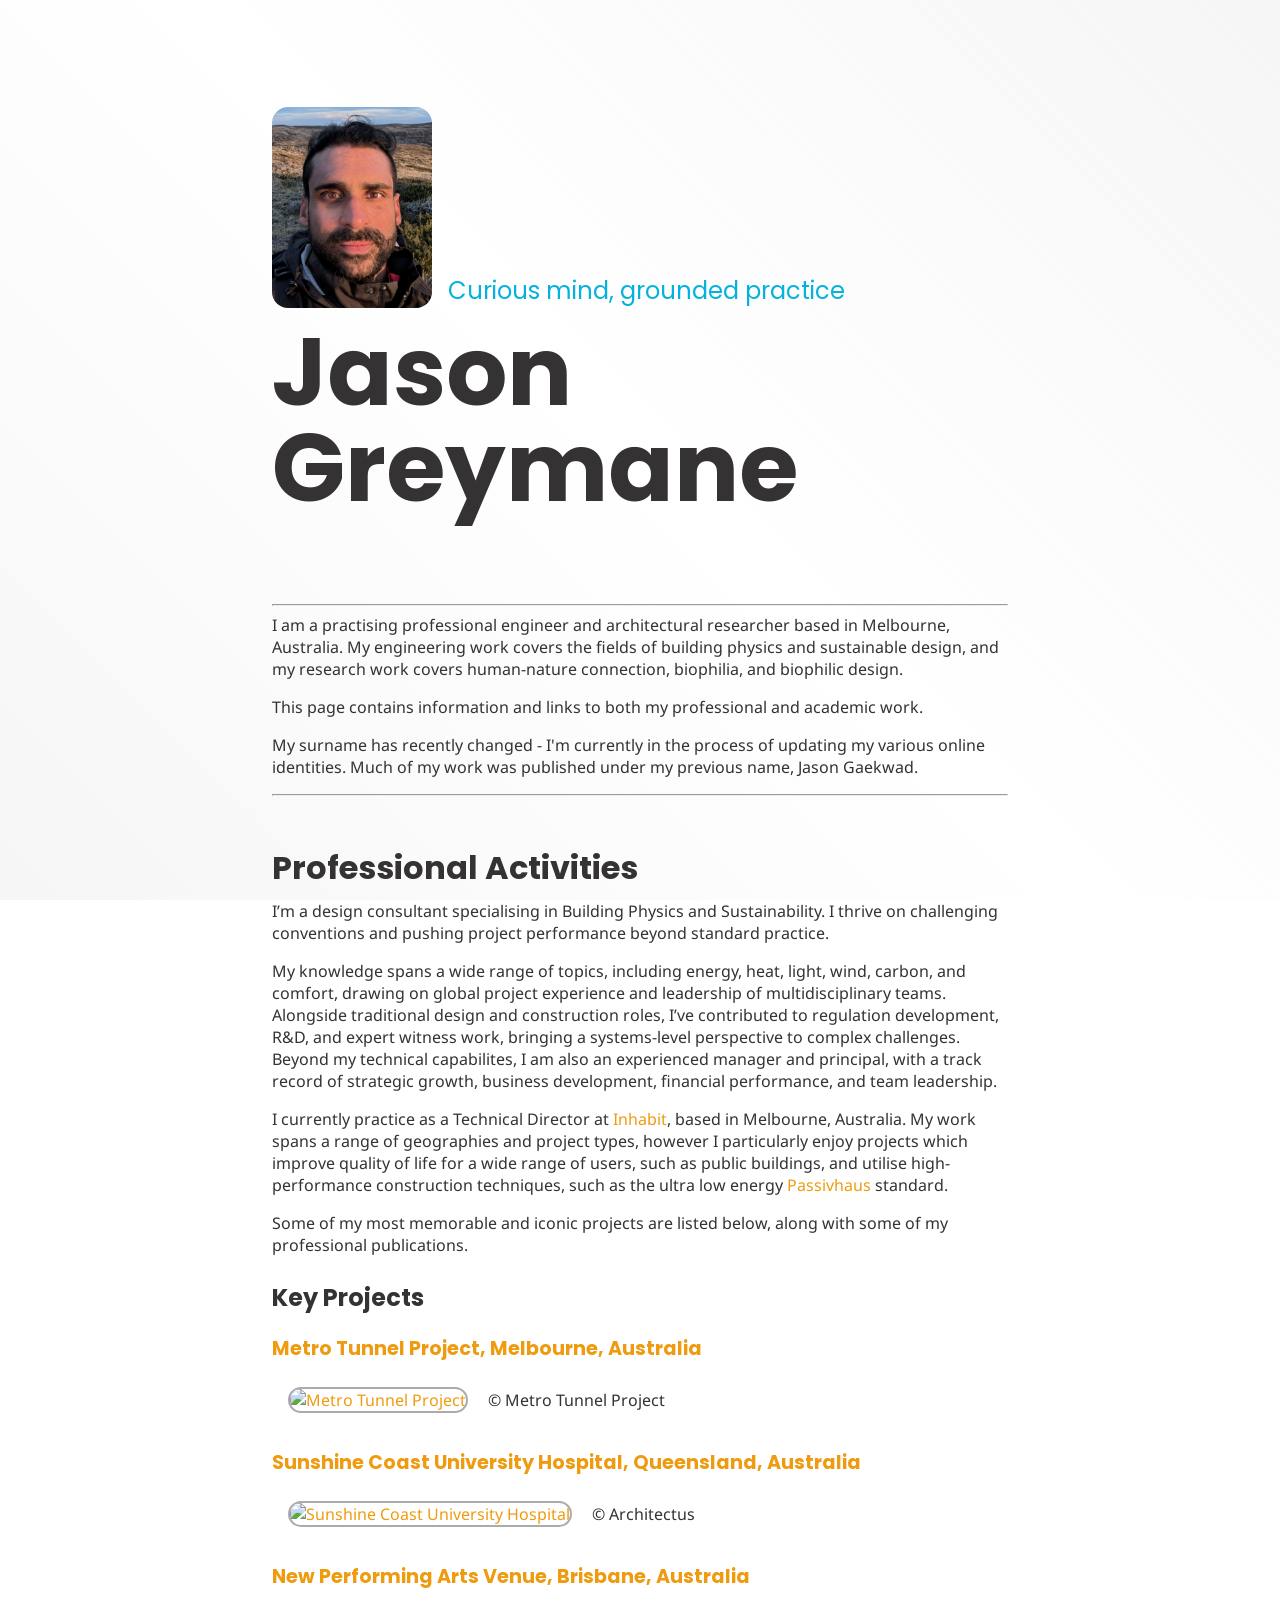
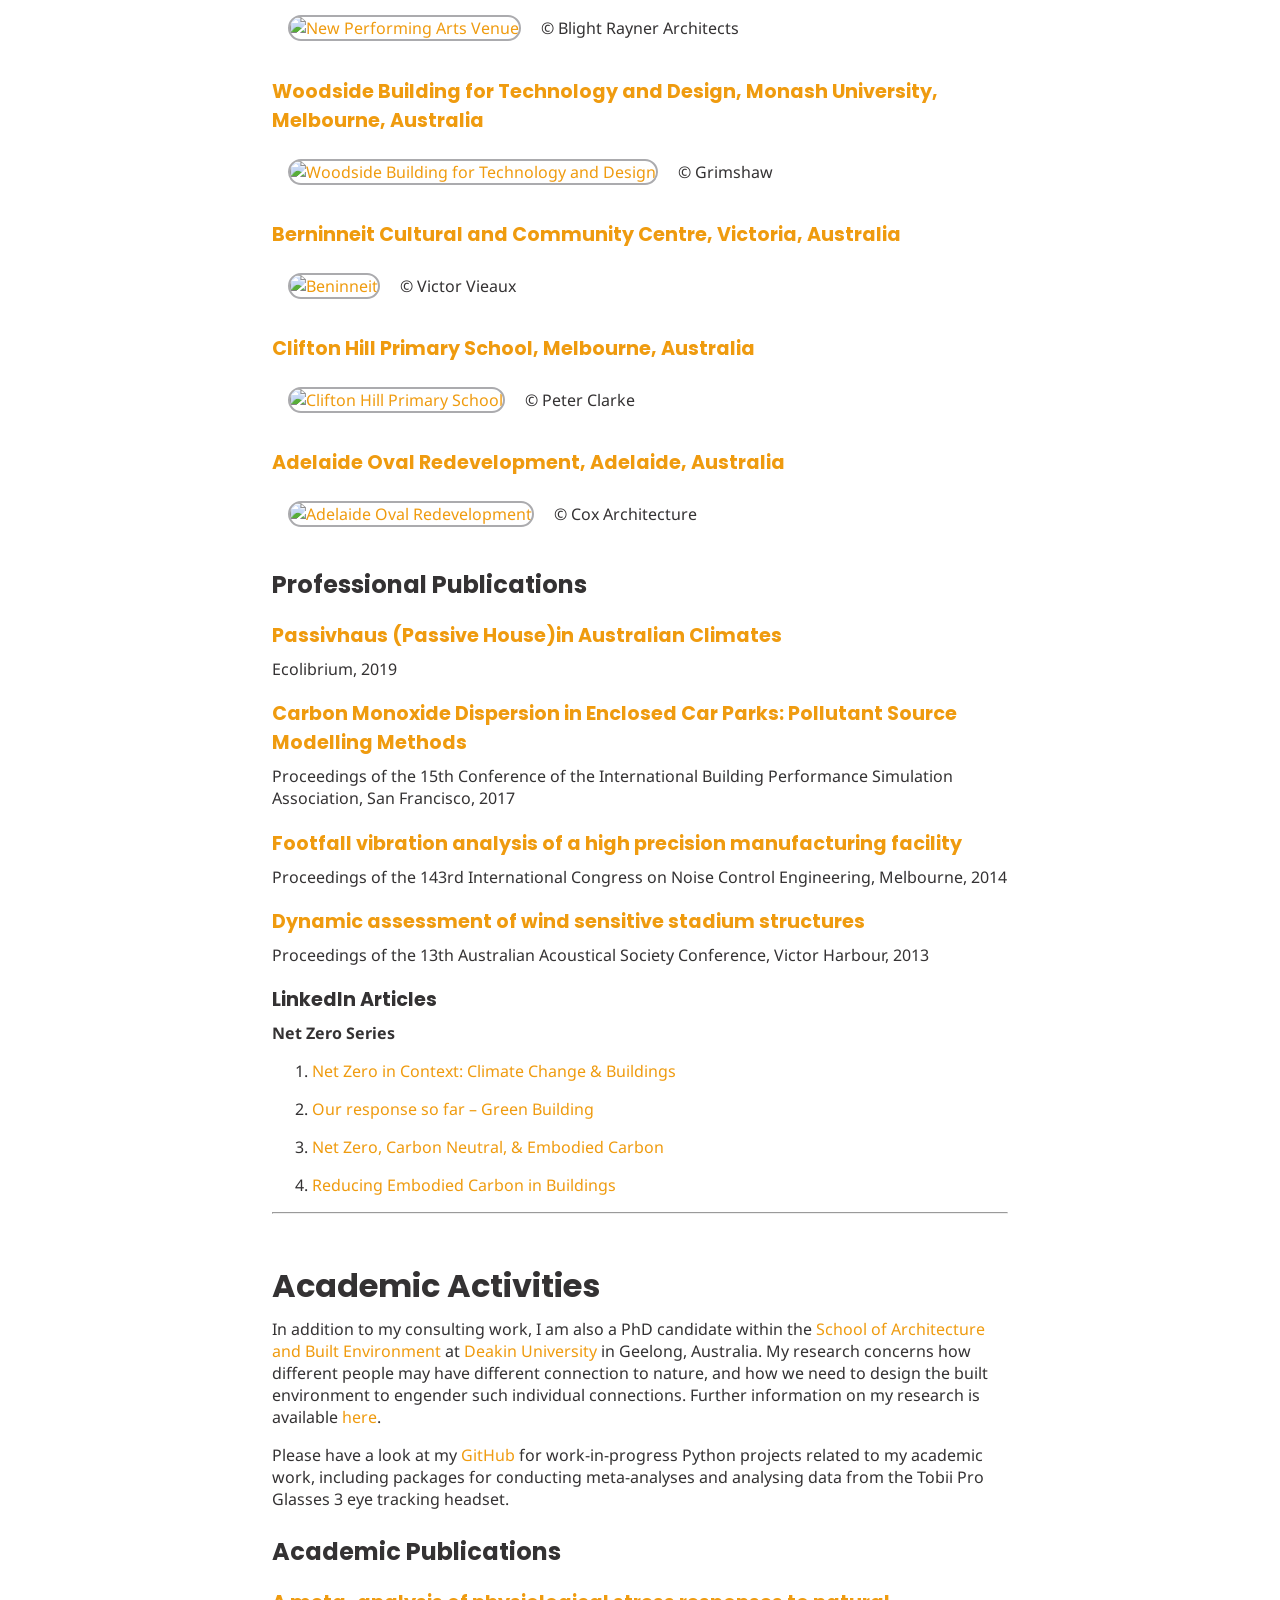
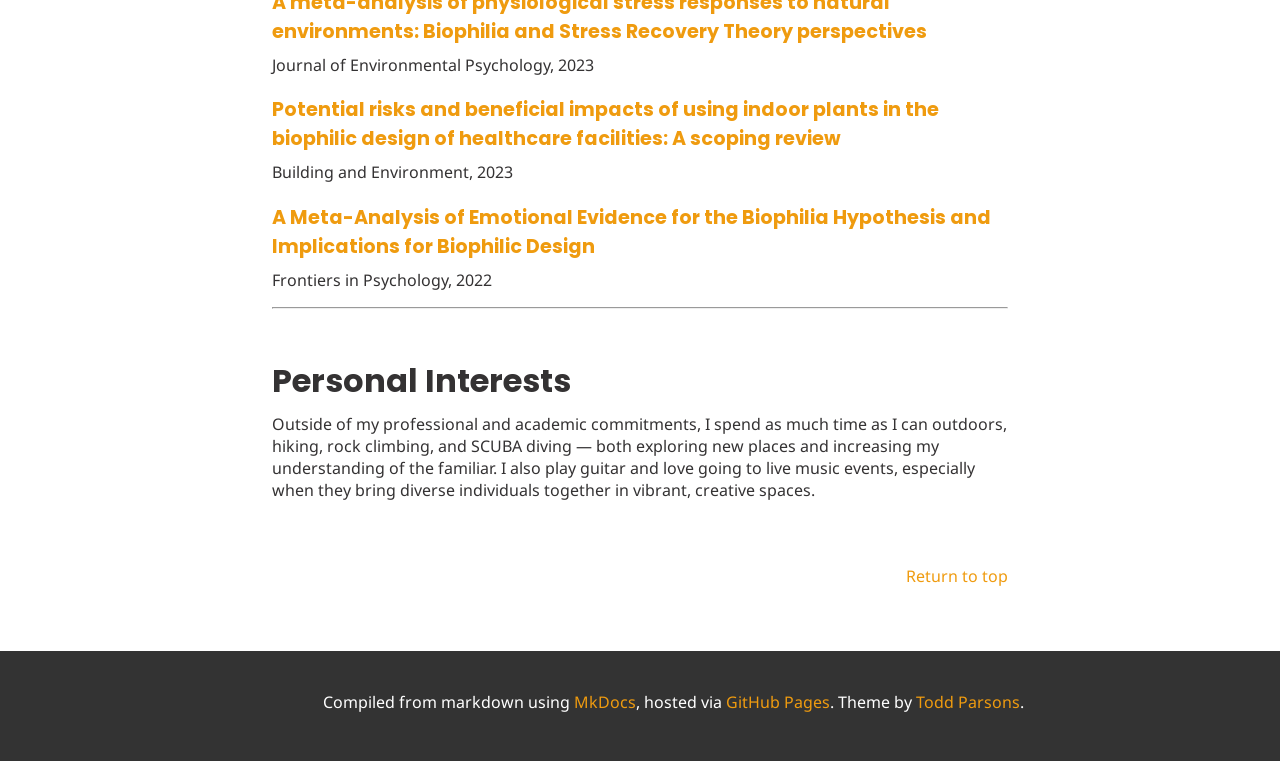
==== commit 0cfc16e3: "Deployed 637150a with MkDocs version: 1.6.1" ====
--- a/index.html
+++ b/index.html
@@ -280,6 +280,7 @@
     <hr />
 <p>I am a practising professional engineer and architectural researcher based in Melbourne, Australia. My engineering work covers the fields of building physics and sustainable design, and my research work covers human-nature connection, biophilia, and biophilic design.</p>
 <p>This page contains information and links to both my professional and academic work.</p>
+<p>My surname has recently changed - I'm currently in the process of updating my various online identities. Much of my work was published under my previous name, Jason Gaekwad.</p>
 <hr />
 <h1 id="professional-activities">Professional Activities</h1>
 <p>I’m a design consultant specialising in Building Physics and Sustainability. I thrive on challenging conventions and pushing project performance beyond standard practice.</p>
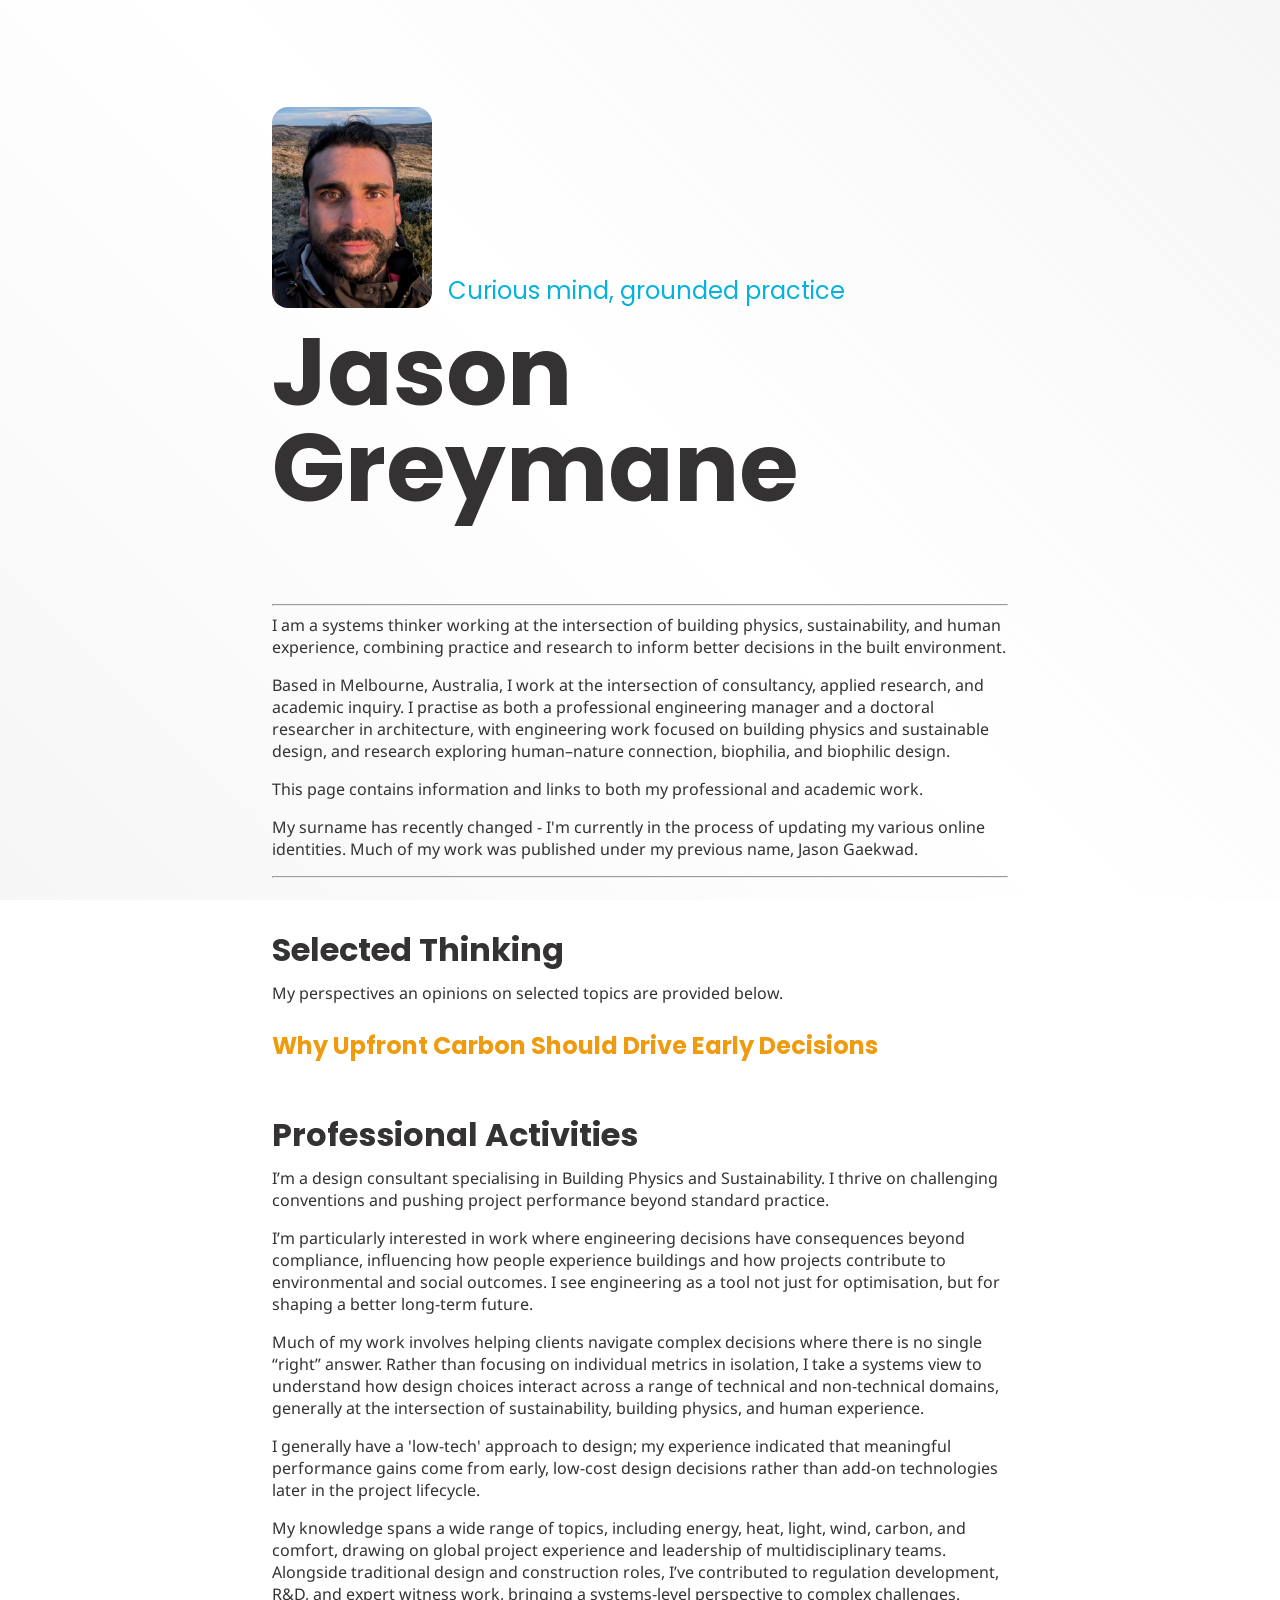
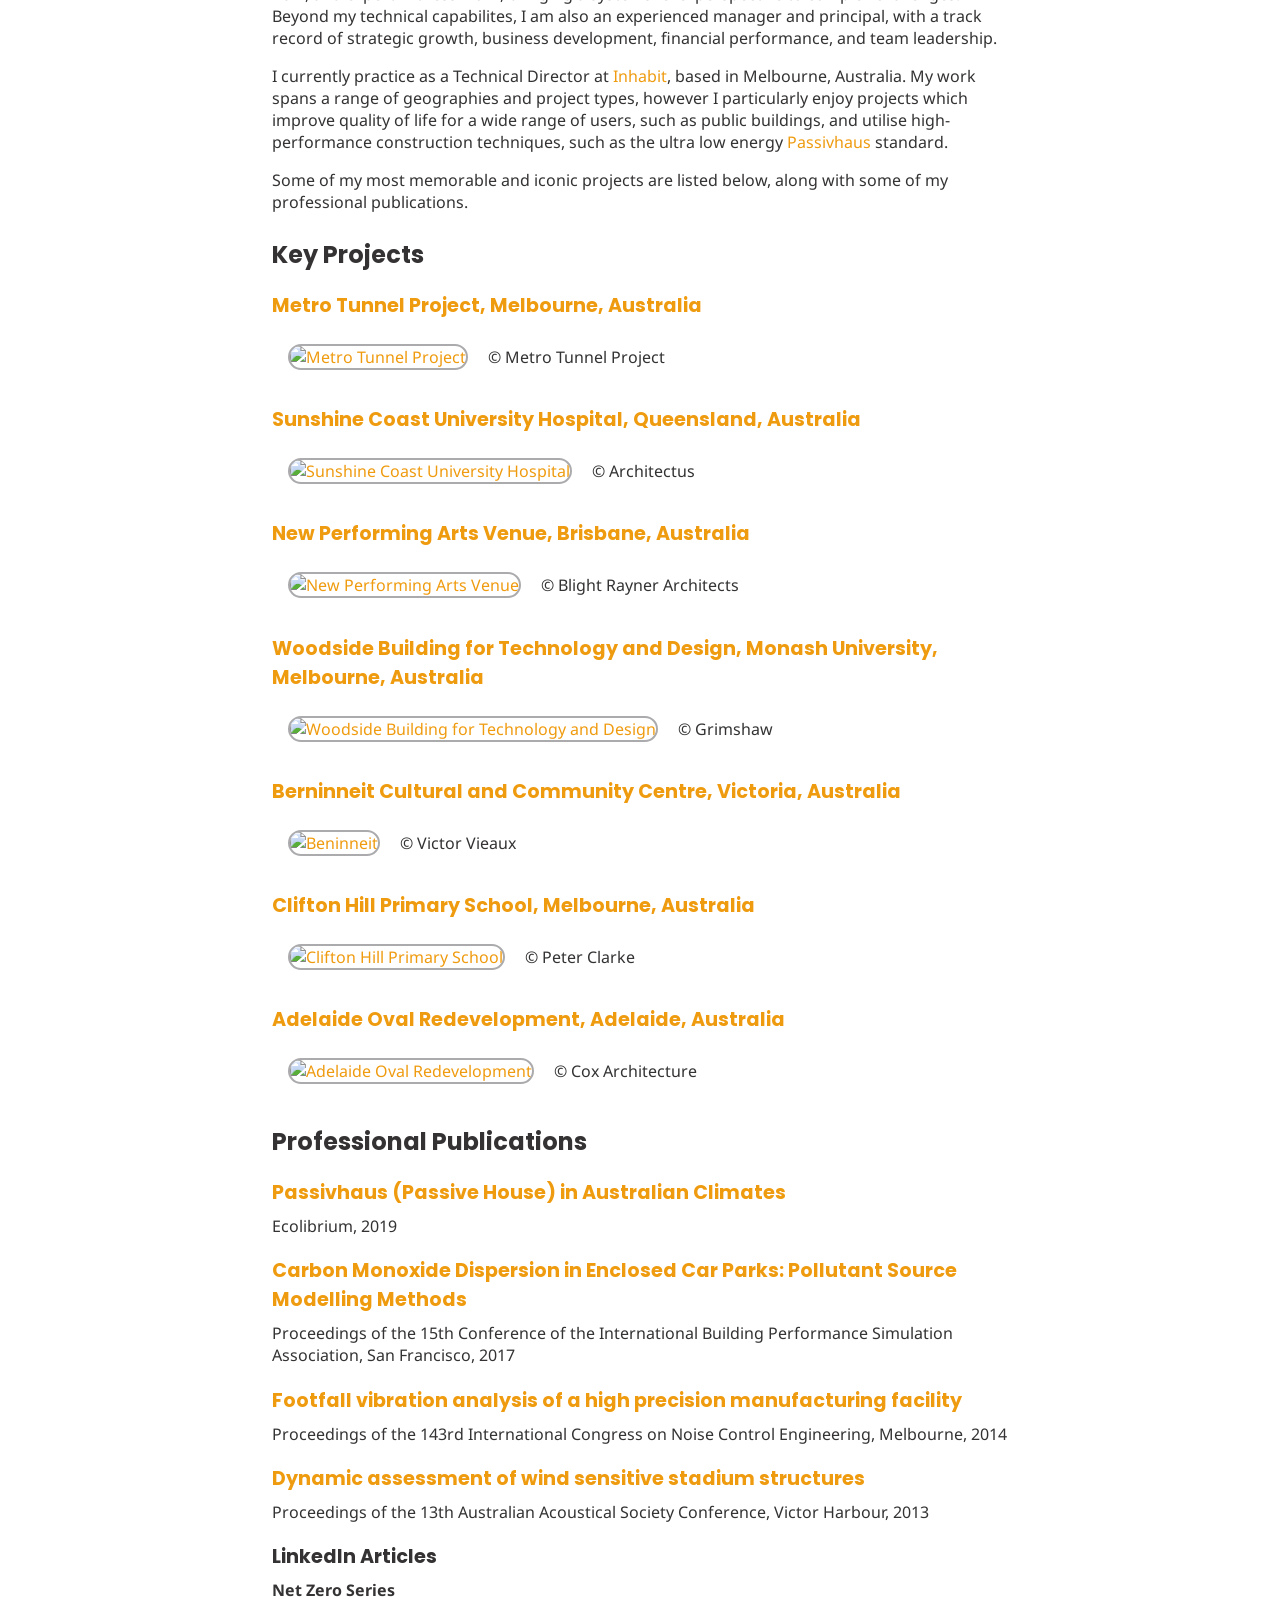
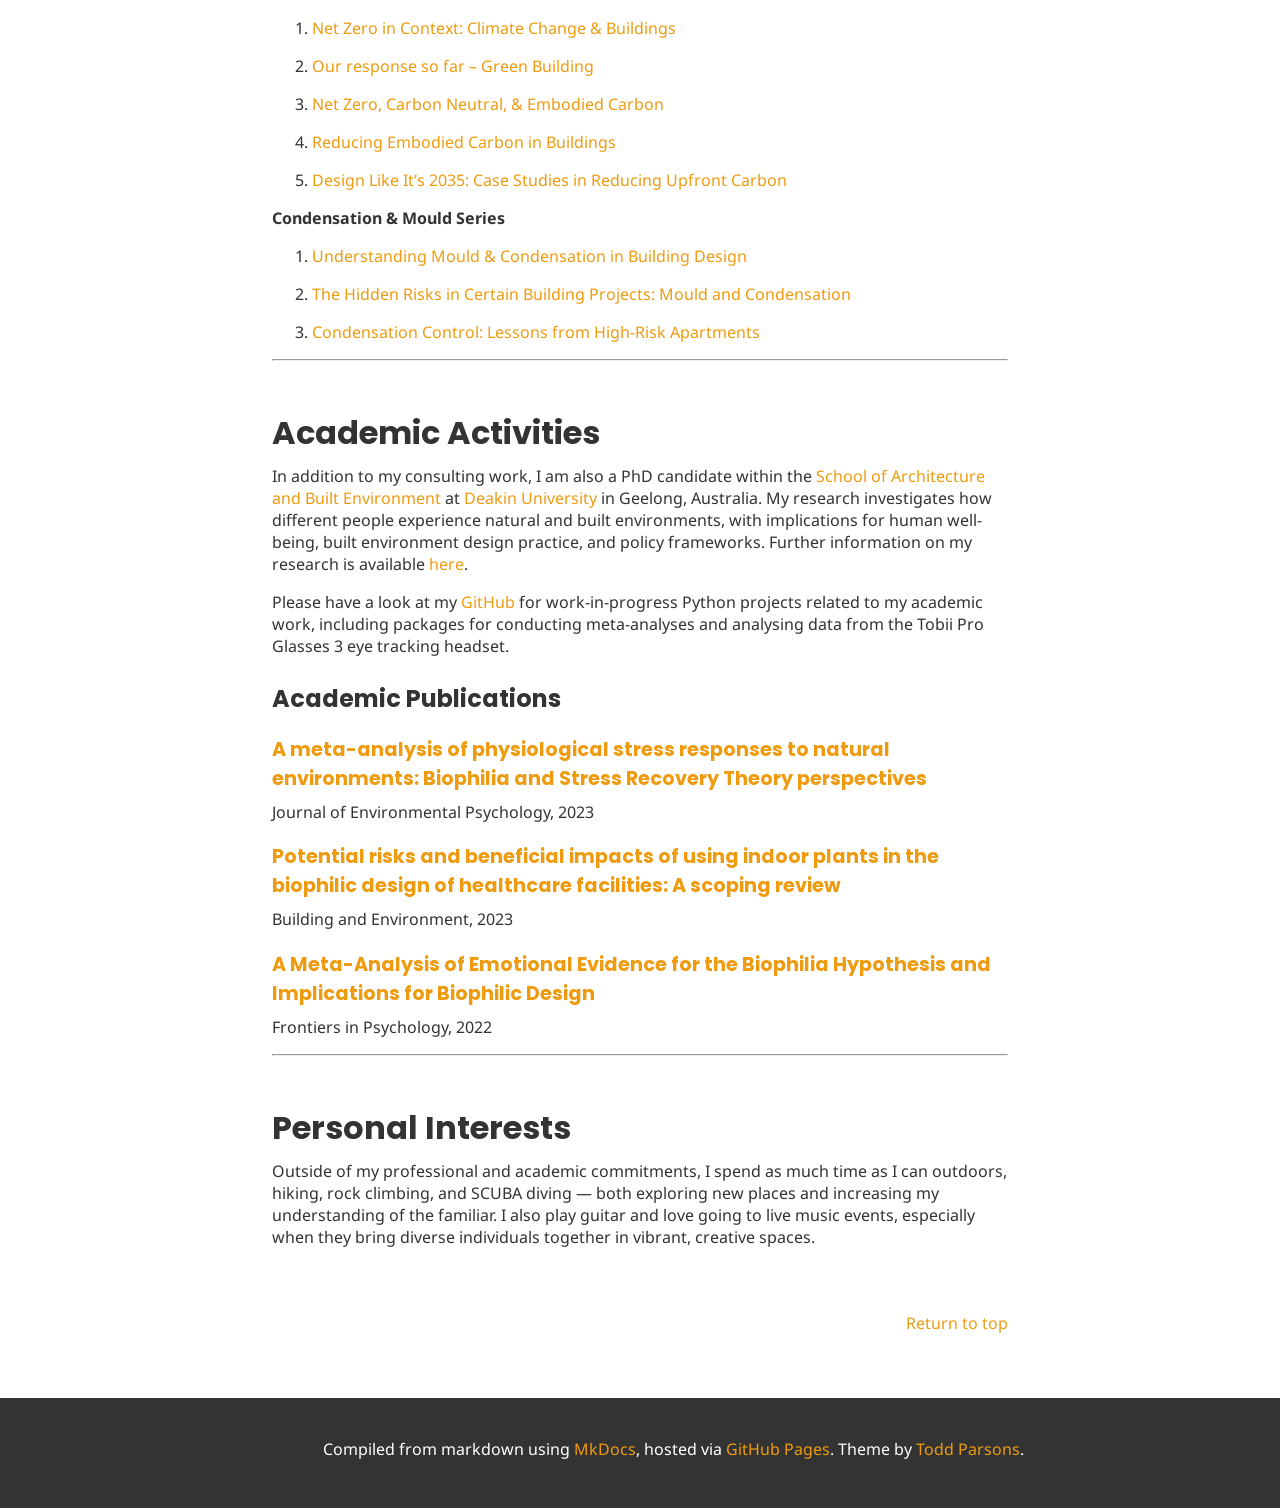
==== commit bf442b46: "Deployed 637150a with MkDocs version: 1.6.1" ====
--- a/index.html
+++ b/index.html
@@ -178,7 +178,7 @@
         
         
         <li>
-            <a href="mailto:humanenvironments@deakin.edu.au"><i class="fa-regular fa-at" alt="Email"></i></a>
+            <a href="mailto:jason.greymane@egis-group.com"><i class="fa-regular fa-at" alt="Email"></i></a>
             <div class="social-label">Email</div>
         </li>
         
@@ -230,6 +230,21 @@
 <ul>
 
 <li class="nav-item">
+<a href="#selected-thinking">Selected Thinking</a>
+    
+    <ul>
+    
+    
+    <li class="nav-subitem">
+    <a href="#why-upfront-carbon-should-drive-early-decisions">Why Upfront Carbon Should Drive Early Decisions</a>
+    </li>
+    
+    
+    </ul>
+    
+</li>
+
+<li class="nav-item">
 <a href="#professional-activities">Professional Activities</a>
     
     <ul>
@@ -278,12 +293,19 @@
 
 </nav>
     <hr />
-<p>I am a practising professional engineer and architectural researcher based in Melbourne, Australia. My engineering work covers the fields of building physics and sustainable design, and my research work covers human-nature connection, biophilia, and biophilic design.</p>
+<p>I am a systems thinker working at the intersection of building physics, sustainability, and human experience, combining practice and research to inform better decisions in the built environment.</p>
+<p>Based in Melbourne, Australia, I work at the intersection of consultancy, applied research, and academic inquiry. I practise as both a professional engineering manager and a doctoral researcher in architecture, with engineering work focused on building physics and sustainable design, and research exploring human–nature connection, biophilia, and biophilic design.</p>
 <p>This page contains information and links to both my professional and academic work.</p>
 <p>My surname has recently changed - I'm currently in the process of updating my various online identities. Much of my work was published under my previous name, Jason Gaekwad.</p>
 <hr />
+<h1 id="selected-thinking">Selected Thinking</h1>
+<p>My perspectives an opinions on selected topics are provided below.</p>
+<h2 id="why-upfront-carbon-should-drive-early-decisions"><a href="thinking/carbon/">Why Upfront Carbon Should Drive Early Decisions</a></h2>
 <h1 id="professional-activities">Professional Activities</h1>
 <p>I’m a design consultant specialising in Building Physics and Sustainability. I thrive on challenging conventions and pushing project performance beyond standard practice.</p>
+<p>I’m particularly interested in work where engineering decisions have consequences beyond compliance, influencing how people experience buildings and how projects contribute to environmental and social outcomes. I see engineering as a tool not just for optimisation, but for shaping a better long-term future.</p>
+<p>Much of my work involves helping clients navigate complex decisions where there is no single “right” answer. Rather than focusing on individual metrics in isolation, I take a systems view to understand how design choices interact across a range of technical and non-technical domains, generally at the intersection of sustainability, building physics, and human experience. </p>
+<p>I generally have a 'low-tech' approach to design; my experience indicated that meaningful performance gains come from early, low-cost design decisions rather than add-on technologies later in the project lifecycle.</p>
 <p>My knowledge spans a wide range of topics, including energy, heat, light, wind, carbon, and comfort, drawing on global project experience and leadership of multidisciplinary teams. Alongside traditional design and construction roles, I’ve contributed to regulation development, R&amp;D, and expert witness work, bringing a systems-level perspective to complex challenges. Beyond my technical capabilites, I am also an experienced manager and principal, with a track record of strategic growth, business development, financial performance, and team leadership.</p>
 <p>I currently practice as a Technical Director at <a href="https://inhabitgroup.com/">Inhabit</a>, based in Melbourne, Australia. My work spans a range of geographies and project types, however I particularly enjoy projects which improve quality of life for a wide range of users, such as public buildings, and utilise high-performance construction techniques, such as the ultra low energy <a href="https://www.passivhausassociation.com.au/">Passivhaus</a> standard.</p>
 <p>Some of my most memorable and iconic projects are listed below, along with some of my professional publications.</p>
@@ -310,7 +332,7 @@
 <p><a href="https://www.coxarchitecture.com.au/project/adelaide-oval-redevelopment/"><img alt="Adelaide Oval Redevelopment" src="https://www.coxarchitecture.com.au/wp-content/uploads/2019/08/20140329_Showdown296A3141-1620x1080.jpg" /></a>
 &copy; Cox Architecture</p>
 <h2 id="professional-publications">Professional Publications</h2>
-<h3 id="passivhaus-passive-housein-australian-climates"><a href="https://www.researchgate.net/publication/343151756_Passivhaus_Passive_House_in_Australian_Climates">Passivhaus (Passive House)in Australian Climates</a></h3>
+<h3 id="passivhaus-passive-house-in-australian-climates"><a href="https://www.researchgate.net/publication/343151756_Passivhaus_Passive_House_in_Australian_Climates">Passivhaus (Passive House) in Australian Climates</a></h3>
 <p>Ecolibrium, 2019</p>
 <h3 id="carbon-monoxide-dispersion-in-enclosed-car-parks-pollutant-source-modelling-methods"><a href="http://dx.doi.org/10.26868/25222708.2017.168">Carbon Monoxide Dispersion in Enclosed Car Parks: Pollutant Source Modelling Methods</a></h3>
 <p>Proceedings of the 15th Conference of the International Building Performance Simulation Association, San Francisco, 2017</p>
@@ -333,10 +355,25 @@
 <li>
 <p><a href="https://www.linkedin.com/pulse/reducing-embodied-carbon-buildings-jason-gaekwad">Reducing Embodied Carbon in Buildings</a></p>
 </li>
+<li>
+<p><a href="https://www.linkedin.com/pulse/design-like-its-2035-case-studies-reducing-upfront-jason-tyujc">Design Like It’s 2035: Case Studies in Reducing Upfront Carbon</a></p>
+</li>
+</ol>
+<p><strong>Condensation &amp; Mould Series</strong></p>
+<ol>
+<li>
+<p><a href="https://www.linkedin.com/pulse/understanding-mould-condensation-building-design-greymane-gaekwad--unj4c">Understanding Mould &amp; Condensation in Building Design</a></p>
+</li>
+<li>
+<p><a href="https://www.linkedin.com/pulse/hidden-risks-certain-building-projects-mould-jason-greymane-gaekwad--k2kic">The Hidden Risks in Certain Building Projects: Mould and Condensation</a></p>
+</li>
+<li>
+<p><a href="https://www.linkedin.com/pulse/condensation-control-lessons-from-high-risk-jason-egutc">Condensation Control: Lessons from High-Risk Apartments</a></p>
+</li>
 </ol>
 <hr />
 <h1 id="academic-activities">Academic Activities</h1>
-<p>In addition to my consulting work, I am also a PhD candidate within the <a href="https://www.deakin.edu.au/faculty-of-science-engineering-and-built-environment/school-of-architecture-and-built-environment">School of Architecture and Built Environment</a> at <a href="https://www.deakin.edu.au/">Deakin University</a> in Geelong, Australia. My research concerns how different people may have different connection to nature, and how we need to design the built environment to engender such individual connections. Further information on my research is available <a href="https://linktr.ee/humanenvironments">here</a>.</p>
+<p>In addition to my consulting work, I am also a PhD candidate within the <a href="https://www.deakin.edu.au/faculty-of-science-engineering-and-built-environment/school-of-architecture-and-built-environment">School of Architecture and Built Environment</a> at <a href="https://www.deakin.edu.au/">Deakin University</a> in Geelong, Australia. My research investigates how different people experience natural and built environments, with implications for human well-being, built environment design practice, and policy frameworks. Further information on my research is available <a href="https://linktr.ee/humanenvironments">here</a>.</p>
 <p>Please have a look at my <a href="https://github.com/JasonGreymane">GitHub</a> for work-in-progress Python projects related to my academic work, including packages for conducting meta-analyses and analysing data from the Tobii Pro Glasses 3 eye tracking headset.</p>
 <h2 id="academic-publications">Academic Publications</h2>
 <h3 id="a-meta-analysis-of-physiological-stress-responses-to-natural-environments-biophilia-and-stress-recovery-theory-perspectives"><a href="https://doi.org/10.1016/j.jenvp.2023.102085">A meta-analysis of physiological stress responses to natural environments: Biophilia and Stress Recovery Theory perspectives</a></h3>
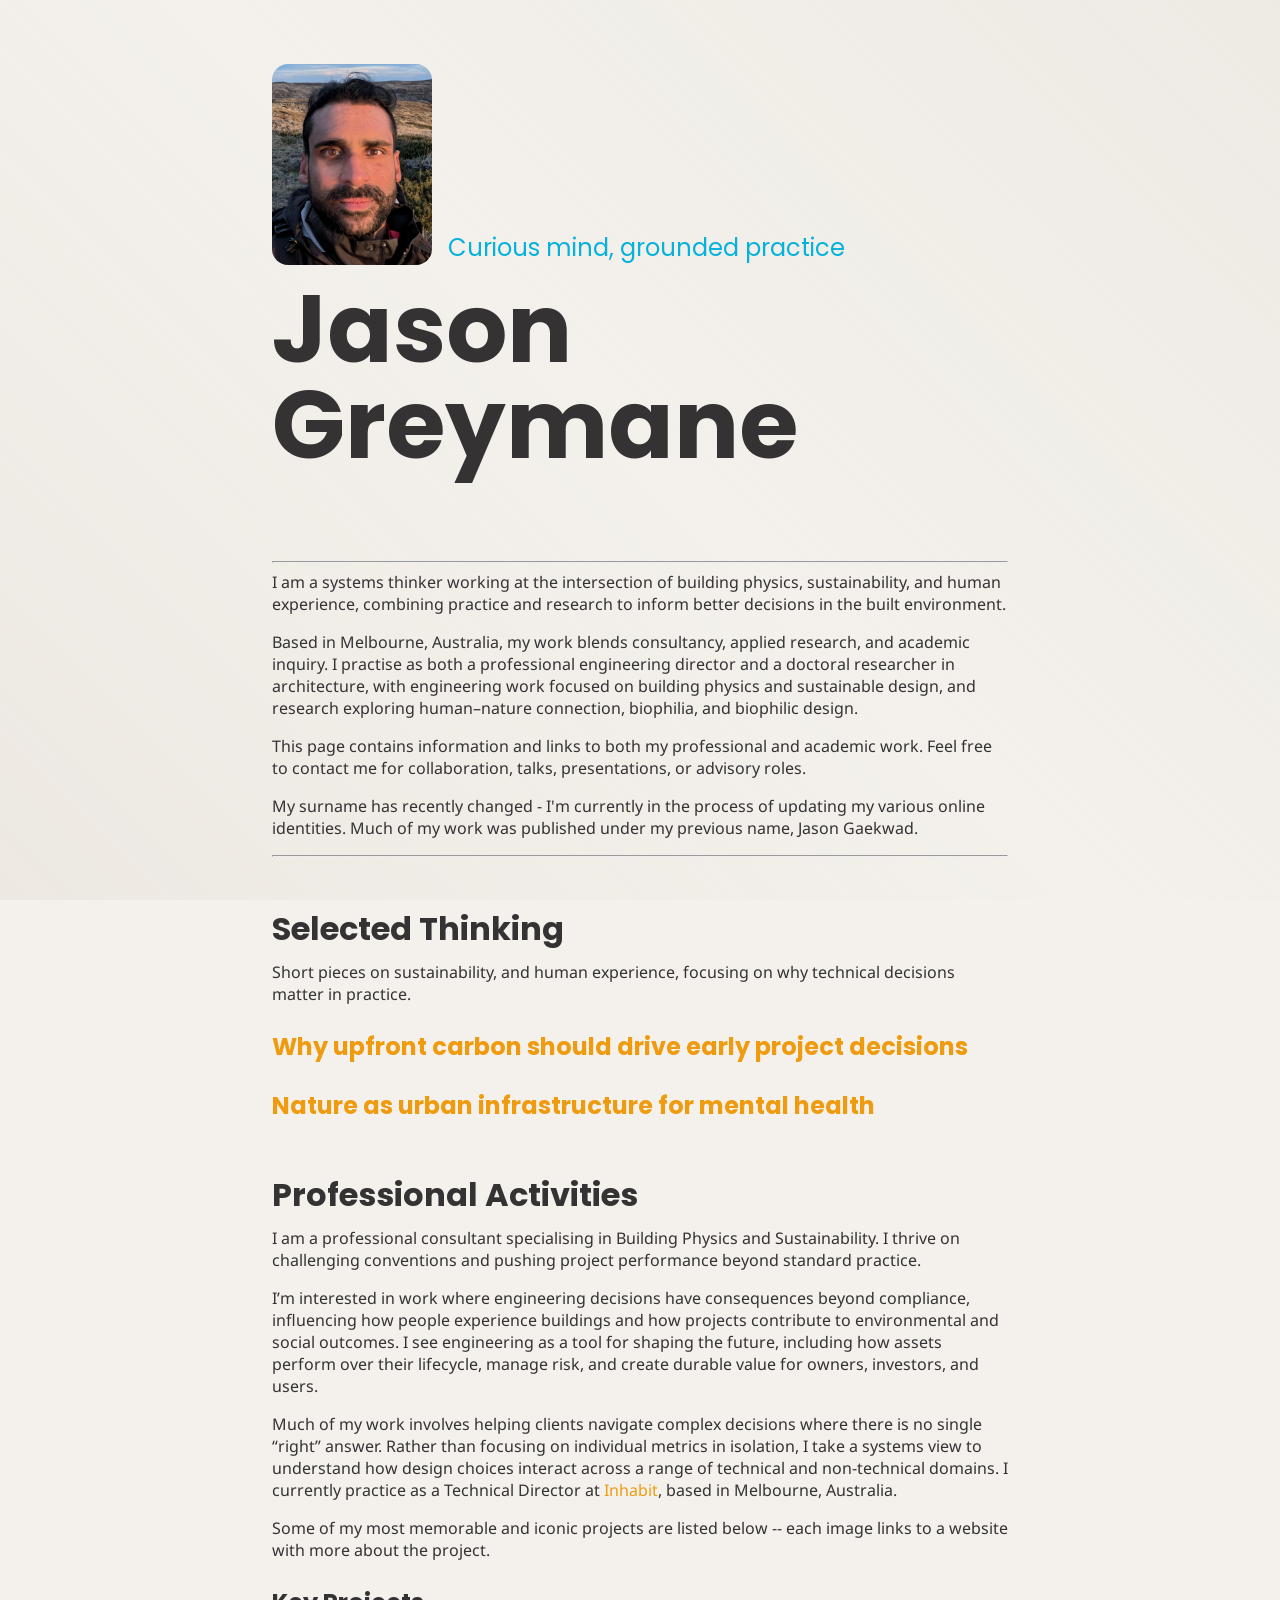
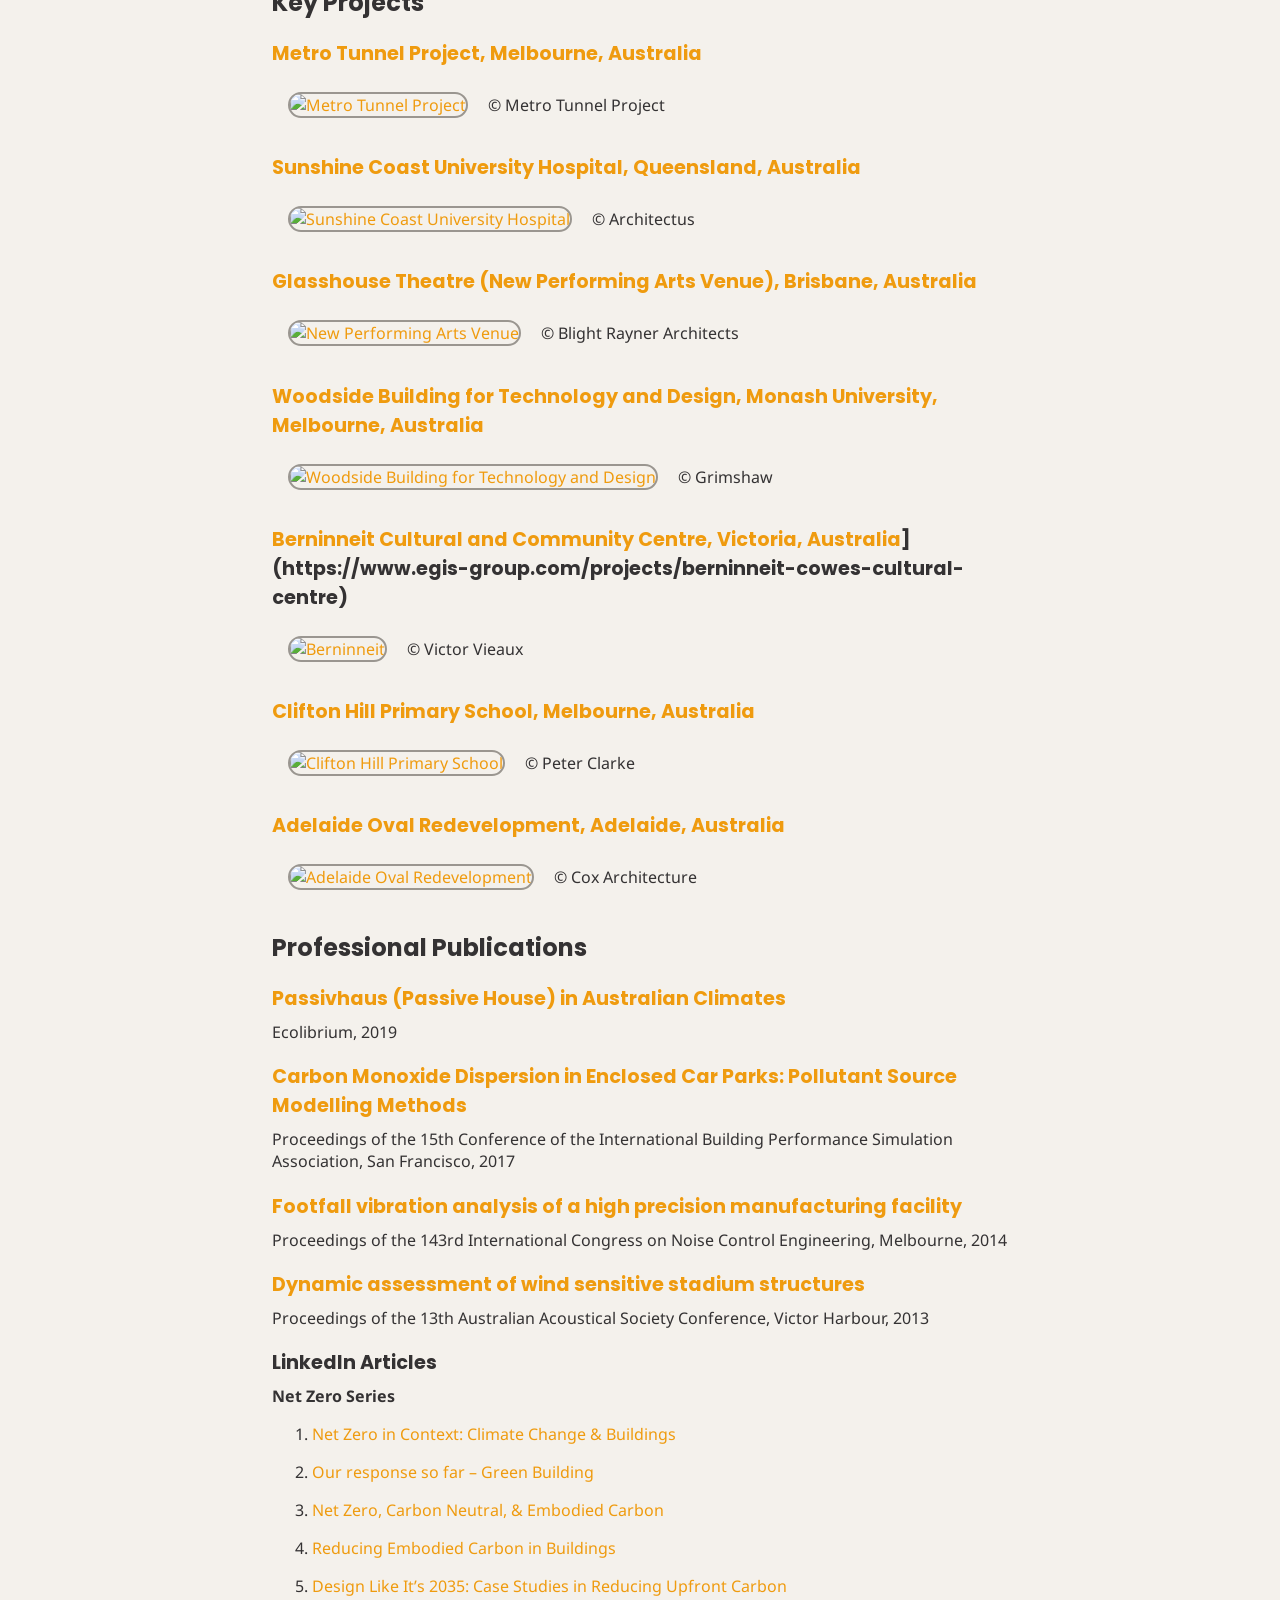
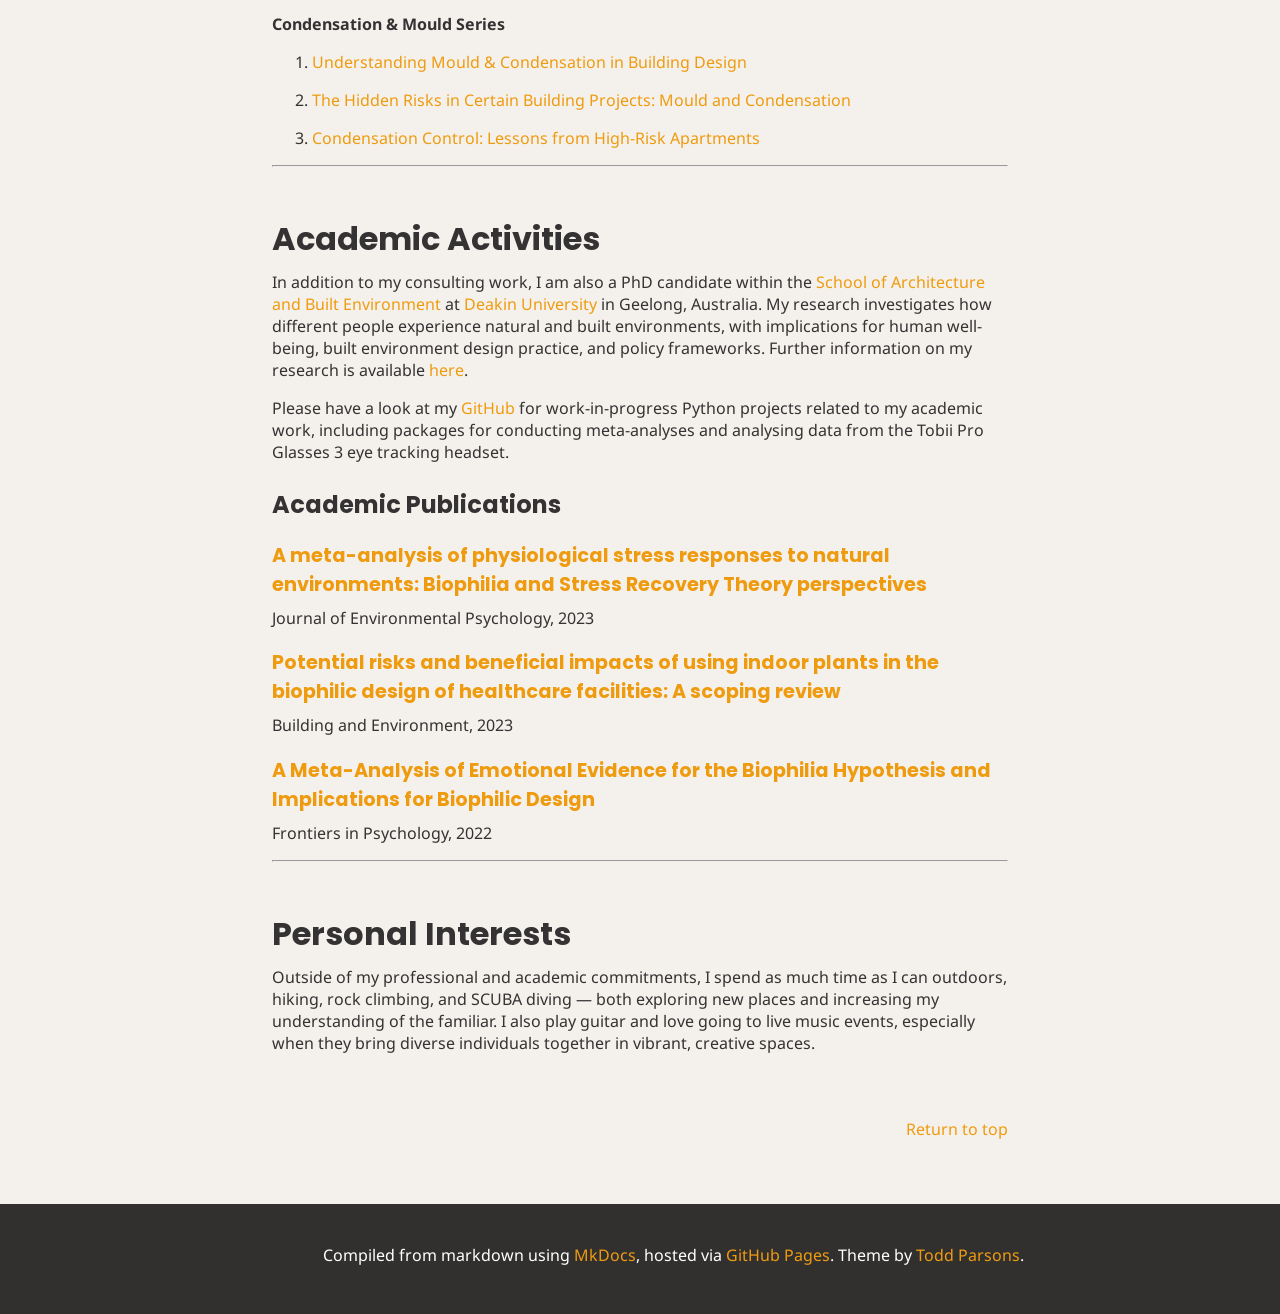
==== commit 5f49790b: "Deployed cbed790 with MkDocs version: 1.6.1" ====
--- a/index.html
+++ b/index.html
@@ -123,7 +123,8 @@
     </style>
     <link rel="icon" type="image/x-icon" href=assets/favicon.png>
     <link href="css/style.css" rel="stylesheet">
-    <link href="css/responsivity.css" rel="stylesheet">  
+    <link href="css/responsivity.css" rel="stylesheet">
+    <link href="assets/custom.css" rel="stylesheet">  
     <script src="search/main.js"></script>
     <script src="https://kit.fontawesome.com/b57355f8ac.js" crossorigin="anonymous"></script>
     <script id="altmetric-embed-js" src="https://d1bxh8uas1mnw7.cloudfront.net/assets/altmetric_badges-e7ba41a192efc3e63f5d48f8a1916dec4b1b49c01075bc7b39481408957b3b28.js"></script>
@@ -187,7 +188,7 @@
         
         
         <li>
-            <a href="https://au.linkedin.com/in/jasongaekwad"><i class="fa-brands fa-linkedin" alt="LinkedIn"></i></a>
+            <a href="https://au.linkedin.com/in/jasongreymane"><i class="fa-brands fa-linkedin" alt="LinkedIn"></i></a>
             <div class="social-label">LinkedIn</div>
         </li>
         
@@ -196,7 +197,7 @@
         
         
         <li>
-            <a href="https://www.researchgate.net/profile/Jason-Gaekwad-2"><i class="fa-brands fa-researchgate" alt="ResearchGate"></i></a>
+            <a href="https://www.researchgate.net/profile/Jason-Greymane"><i class="fa-brands fa-researchgate" alt="ResearchGate"></i></a>
             <div class="social-label">ResearchGate</div>
         </li>
         
@@ -236,7 +237,13 @@
     
     
     <li class="nav-subitem">
-    <a href="#why-upfront-carbon-should-drive-early-decisions">Why Upfront Carbon Should Drive Early Decisions</a>
+    <a href="#why-upfront-carbon-should-drive-early-project-decisions">Why upfront carbon should drive early project decisions</a>
+    </li>
+    
+    
+    
+    <li class="nav-subitem">
+    <a href="#nature-as-urban-infrastructure-for-mental-health">Nature as urban infrastructure for mental health</a>
     </li>
     
     
@@ -294,21 +301,19 @@
 </nav>
     <hr />
 <p>I am a systems thinker working at the intersection of building physics, sustainability, and human experience, combining practice and research to inform better decisions in the built environment.</p>
-<p>Based in Melbourne, Australia, I work at the intersection of consultancy, applied research, and academic inquiry. I practise as both a professional engineering manager and a doctoral researcher in architecture, with engineering work focused on building physics and sustainable design, and research exploring human–nature connection, biophilia, and biophilic design.</p>
-<p>This page contains information and links to both my professional and academic work.</p>
+<p>Based in Melbourne, Australia, my work blends consultancy, applied research, and academic inquiry. I practise as both a professional engineering director and a doctoral researcher in architecture, with engineering work focused on building physics and sustainable design, and research exploring human–nature connection, biophilia, and biophilic design.</p>
+<p>This page contains information and links to both my professional and academic work. Feel free to contact me for collaboration, talks, presentations, or advisory roles.</p>
 <p>My surname has recently changed - I'm currently in the process of updating my various online identities. Much of my work was published under my previous name, Jason Gaekwad.</p>
 <hr />
 <h1 id="selected-thinking">Selected Thinking</h1>
-<p>My perspectives an opinions on selected topics are provided below.</p>
-<h2 id="why-upfront-carbon-should-drive-early-decisions"><a href="thinking/carbon/">Why Upfront Carbon Should Drive Early Decisions</a></h2>
+<p>Short pieces on sustainability, and human experience, focusing on why technical decisions matter in practice.</p>
+<h2 id="why-upfront-carbon-should-drive-early-project-decisions"><a href="thinking/carbon/">Why upfront carbon should drive early project decisions</a></h2>
+<h2 id="nature-as-urban-infrastructure-for-mental-health"><a href="thinking/nature/">Nature as urban infrastructure for mental health</a></h2>
 <h1 id="professional-activities">Professional Activities</h1>
-<p>I’m a design consultant specialising in Building Physics and Sustainability. I thrive on challenging conventions and pushing project performance beyond standard practice.</p>
-<p>I’m particularly interested in work where engineering decisions have consequences beyond compliance, influencing how people experience buildings and how projects contribute to environmental and social outcomes. I see engineering as a tool not just for optimisation, but for shaping a better long-term future.</p>
-<p>Much of my work involves helping clients navigate complex decisions where there is no single “right” answer. Rather than focusing on individual metrics in isolation, I take a systems view to understand how design choices interact across a range of technical and non-technical domains, generally at the intersection of sustainability, building physics, and human experience. </p>
-<p>I generally have a 'low-tech' approach to design; my experience indicated that meaningful performance gains come from early, low-cost design decisions rather than add-on technologies later in the project lifecycle.</p>
-<p>My knowledge spans a wide range of topics, including energy, heat, light, wind, carbon, and comfort, drawing on global project experience and leadership of multidisciplinary teams. Alongside traditional design and construction roles, I’ve contributed to regulation development, R&amp;D, and expert witness work, bringing a systems-level perspective to complex challenges. Beyond my technical capabilites, I am also an experienced manager and principal, with a track record of strategic growth, business development, financial performance, and team leadership.</p>
-<p>I currently practice as a Technical Director at <a href="https://inhabitgroup.com/">Inhabit</a>, based in Melbourne, Australia. My work spans a range of geographies and project types, however I particularly enjoy projects which improve quality of life for a wide range of users, such as public buildings, and utilise high-performance construction techniques, such as the ultra low energy <a href="https://www.passivhausassociation.com.au/">Passivhaus</a> standard.</p>
-<p>Some of my most memorable and iconic projects are listed below, along with some of my professional publications.</p>
+<p>I am a professional consultant specialising in Building Physics and Sustainability. I thrive on challenging conventions and pushing project performance beyond standard practice.</p>
+<p>I’m interested in work where engineering decisions have consequences beyond compliance, influencing how people experience buildings and how projects contribute to environmental and social outcomes. I see engineering as a tool for shaping the future, including how assets perform over their lifecycle, manage risk, and create durable value for owners, investors, and users.</p>
+<p>Much of my work involves helping clients navigate complex decisions where there is no single “right” answer. Rather than focusing on individual metrics in isolation, I take a systems view to understand how design choices interact across a range of technical and non-technical domains. I currently practice as a Technical Director at <a href="https://inhabitgroup.com/">Inhabit</a>, based in Melbourne, Australia.</p>
+<p>Some of my most memorable and iconic projects are listed below -- each image links to a website with more about the project.</p>
 <h2 id="key-projects">Key Projects</h2>
 <h3 id="metro-tunnel-project-melbourne-australia"><a href="https://bigbuild.vic.gov.au/projects/metro-tunnel">Metro Tunnel Project, Melbourne, Australia</a></h3>
 <p><a href="https://bigbuild.vic.gov.au/projects/metro-tunnel"><img alt="Metro Tunnel Project" src="https://bigbuild.vic.gov.au/__data/assets/image/0005/785606/MT-testtrain-banner.jpg" /></a>
@@ -316,14 +321,14 @@
 <h3 id="sunshine-coast-university-hospital-queensland-australia"><a href="https://architectus.com.au/projects/sunshine-coast-university-hospital/">Sunshine Coast University Hospital, Queensland, Australia</a></h3>
 <p><a href="https://architectus.com.au/projects/sunshine-coast-university-hospital/"><img alt="Sunshine Coast University Hospital" src="https://architectus.com.au/wp-content/uploads/2018/08/ba_hea_scuh_14_72ppi.jpg" /></a>
 &copy; Architectus</p>
-<h3 id="new-performing-arts-venue-brisbane-australia"><a href="https://blightrayner.com.au/portfolio_page/new-performing-arts-venue/">New Performing Arts Venue, Brisbane, Australia</a></h3>
+<h3 id="glasshouse-theatre-new-performing-arts-venue-brisbane-australia"><a href="https://blightrayner.com.au/portfolio_page/new-performing-arts-venue/">Glasshouse Theatre (New Performing Arts Venue), Brisbane, Australia</a></h3>
 <p><a href="https://blightrayner.com.au/portfolio_page/new-performing-arts-venue/"><img alt="New Performing Arts Venue" src="https://blightrayner.com.au/wp-content/uploads/2019/05/npav-3.jpg" /></a>
 &copy; Blight Rayner Architects </p>
 <h3 id="woodside-building-for-technology-and-design-monash-university-melbourne-australia"><a href="https://grimshaw.global/projects/education-and-science/monash-university-woodside-building-for-technology-and-design/">Woodside Building for Technology and Design, Monash University, Melbourne, Australia</a></h3>
-<p><a href="https://grimshaw.global/projects/education-and-science/monash-university-woodside-building-for-technology-and-design/"><img alt="Woodside Building for Technology and Design" src="https://grimshaw.global/assets/lib/2023/04/26/16103_N126.jpg" /></a>
+<p><a href="https://grimshaw.global/projects/education-and-science/monash-university-woodside-building-for-technology-and-design/"><img alt="Woodside Building for Technology and Design" src="https://grimshaw.global/assets/uploads/16103-n126.jpg" /></a>
 &copy; Grimshaw</p>
-<h3 id="berninneit-cultural-and-community-centre-victoria-australia"><a href="https://jcba.com.au/projects/berninneit-cultural-and-community-hub">Berninneit Cultural and Community Centre, Victoria, Australia</a></h3>
-<p><a href="https://jcba.com.au/projects/berninneit-cultural-and-community-hub"><img alt="Beninneit" src="https://inhabitgroup.com/wp-content/uploads/2024/06/Cowes-Cultural-Centre2x900.jpg" /></a>
+<h3 id="berninneit-cultural-and-community-centre-victoria-australiahttpswwwegis-groupcomprojectsberninneit-cowes-cultural-centre"><a href="https://inhabitgroup.com/wp-content/uploads/2024/06/Cowes-Cultural-Centre2x900.jpg">Berninneit Cultural and Community Centre, Victoria, Australia</a>](https://www.egis-group.com/projects/berninneit-cowes-cultural-centre)</h3>
+<p><a href="https://www.egis-group.com/projects/berninneit-cowes-cultural-centre"><img alt="Berninneit" src="https://inhabitgroup.com/wp-content/uploads/2024/06/Cowes-Cultural-Centre2x900.jpg" /></a>
 &copy; Victor Vieaux</p>
 <h3 id="clifton-hill-primary-school-melbourne-australia"><a href="https://jcba.com.au/projects/clifton-hill-primary-school">Clifton Hill Primary School, Melbourne, Australia</a></h3>
 <p><a href="https://jcba.com.au/projects/clifton-hill-primary-school"><img alt="Clifton Hill Primary School" src="https://jcba.com.au/cms_uploads/images/654_1_jcb_clifton_hill_primary_1289low-res.jpg" /></a>
--- a/assets/custom.css
+++ b/assets/custom.css
@@ -0,0 +1,31 @@
+:root {
+  --base: #f4f1ec;
+  --mantle: #ebe6df;
+  --crust: #d8d0c5;
+  --overlay: #9a9690;
+  --text: #343233;
+}
+
+@media (prefers-color-scheme: dark) {
+  :root {
+    --base: #343233;
+    --mantle: #373536;
+    --crust: #3E3C3D;
+    --overlay: #646461;
+    --text: #ffffff;
+    --hltext: #343233;
+
+    --primary-text: var(--text);
+    --secondary-text: var(--text);
+    --tertiary-text: var(--text);
+    --base-text: var(--text);
+    --mantle-text: var(--text);
+    --crust-text: var(--text);
+    --overlay-text: var(--hltext);
+    --footer-text: var(--text);
+  }
+}
+
+#share-btn {
+  display: none;
+}
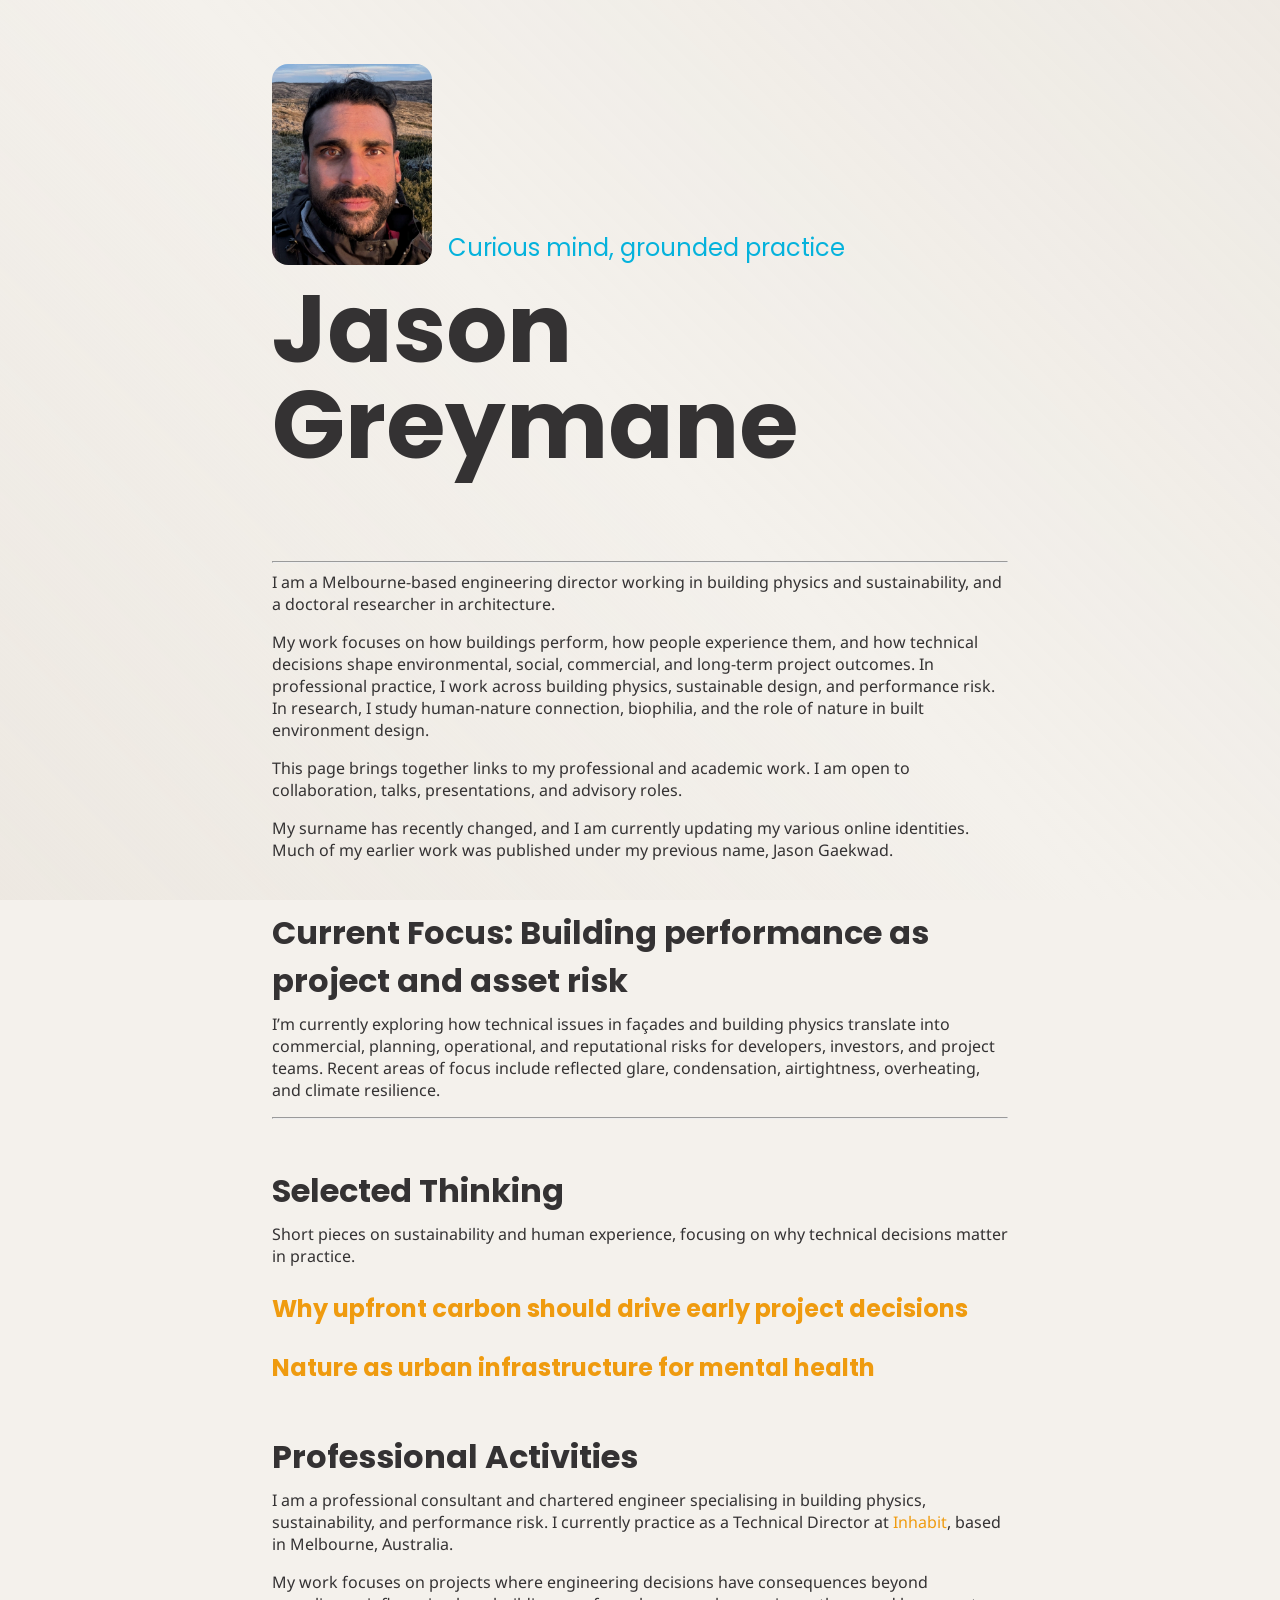
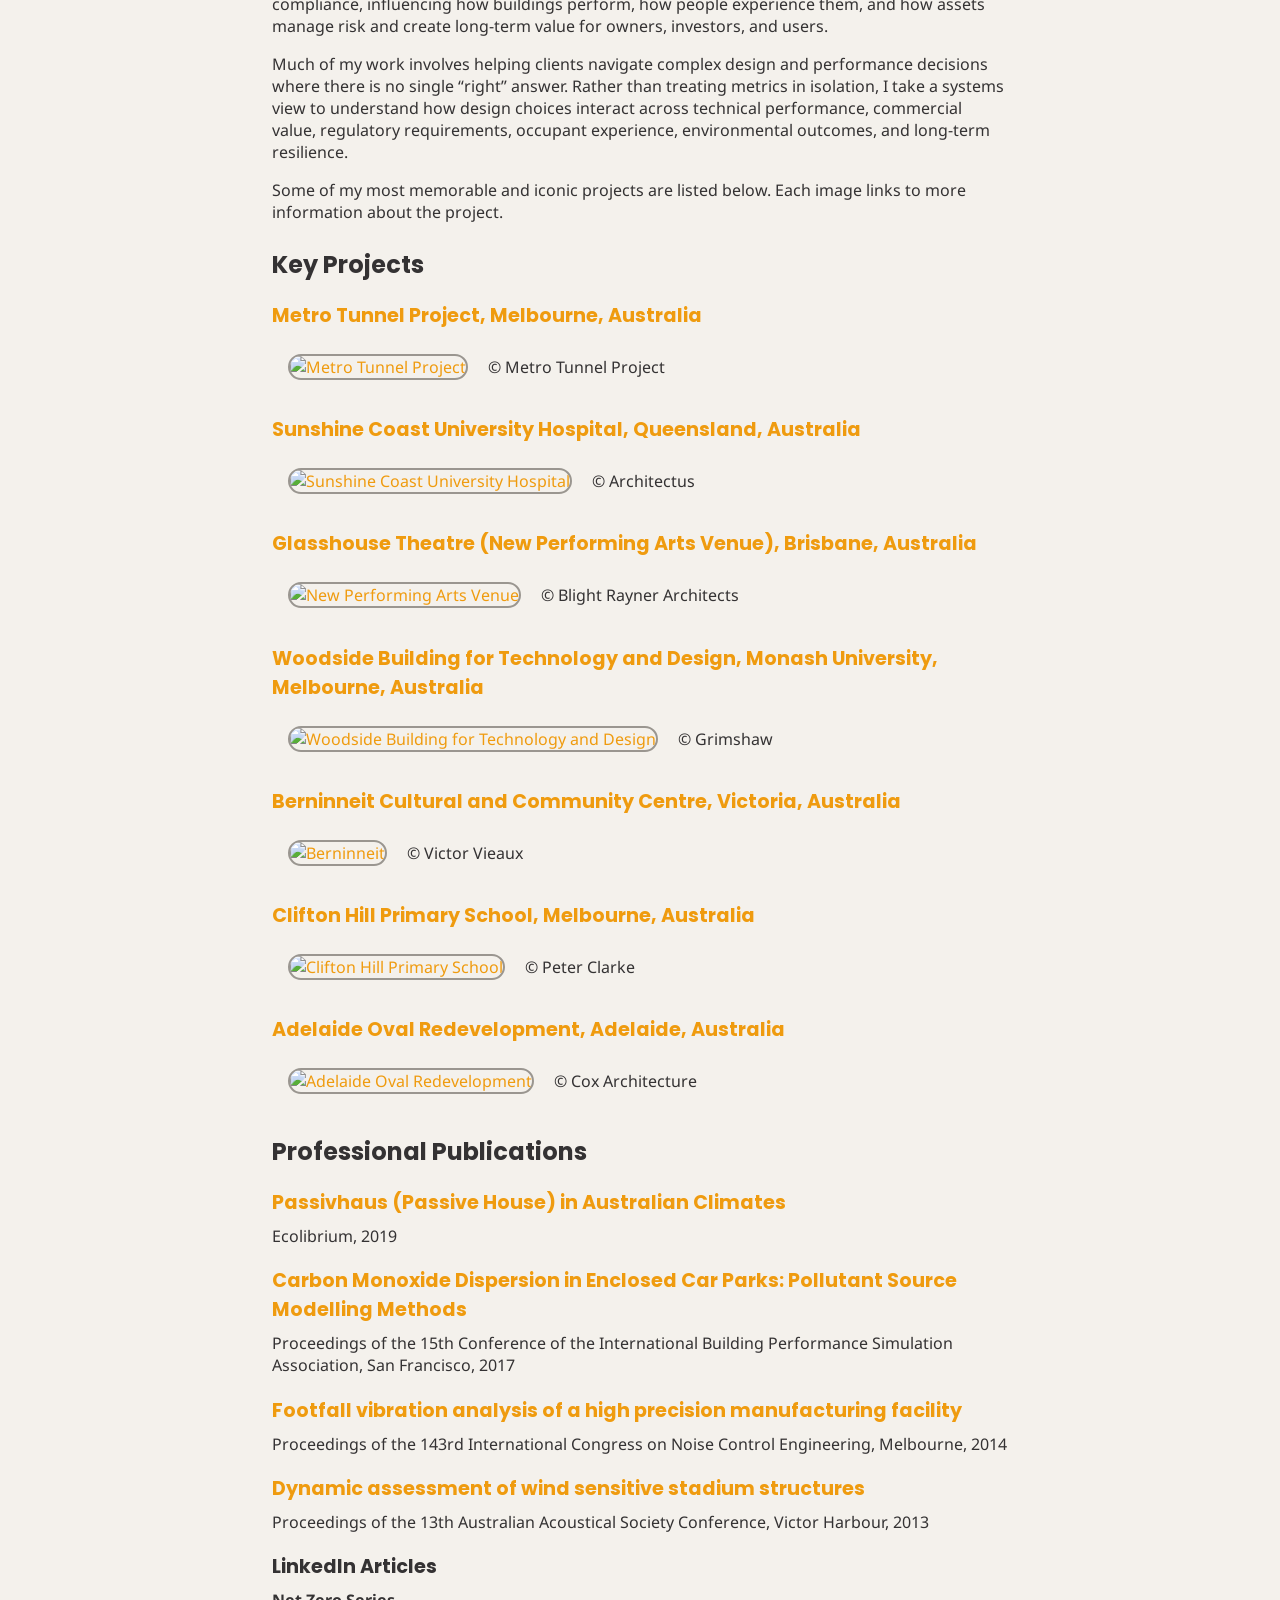
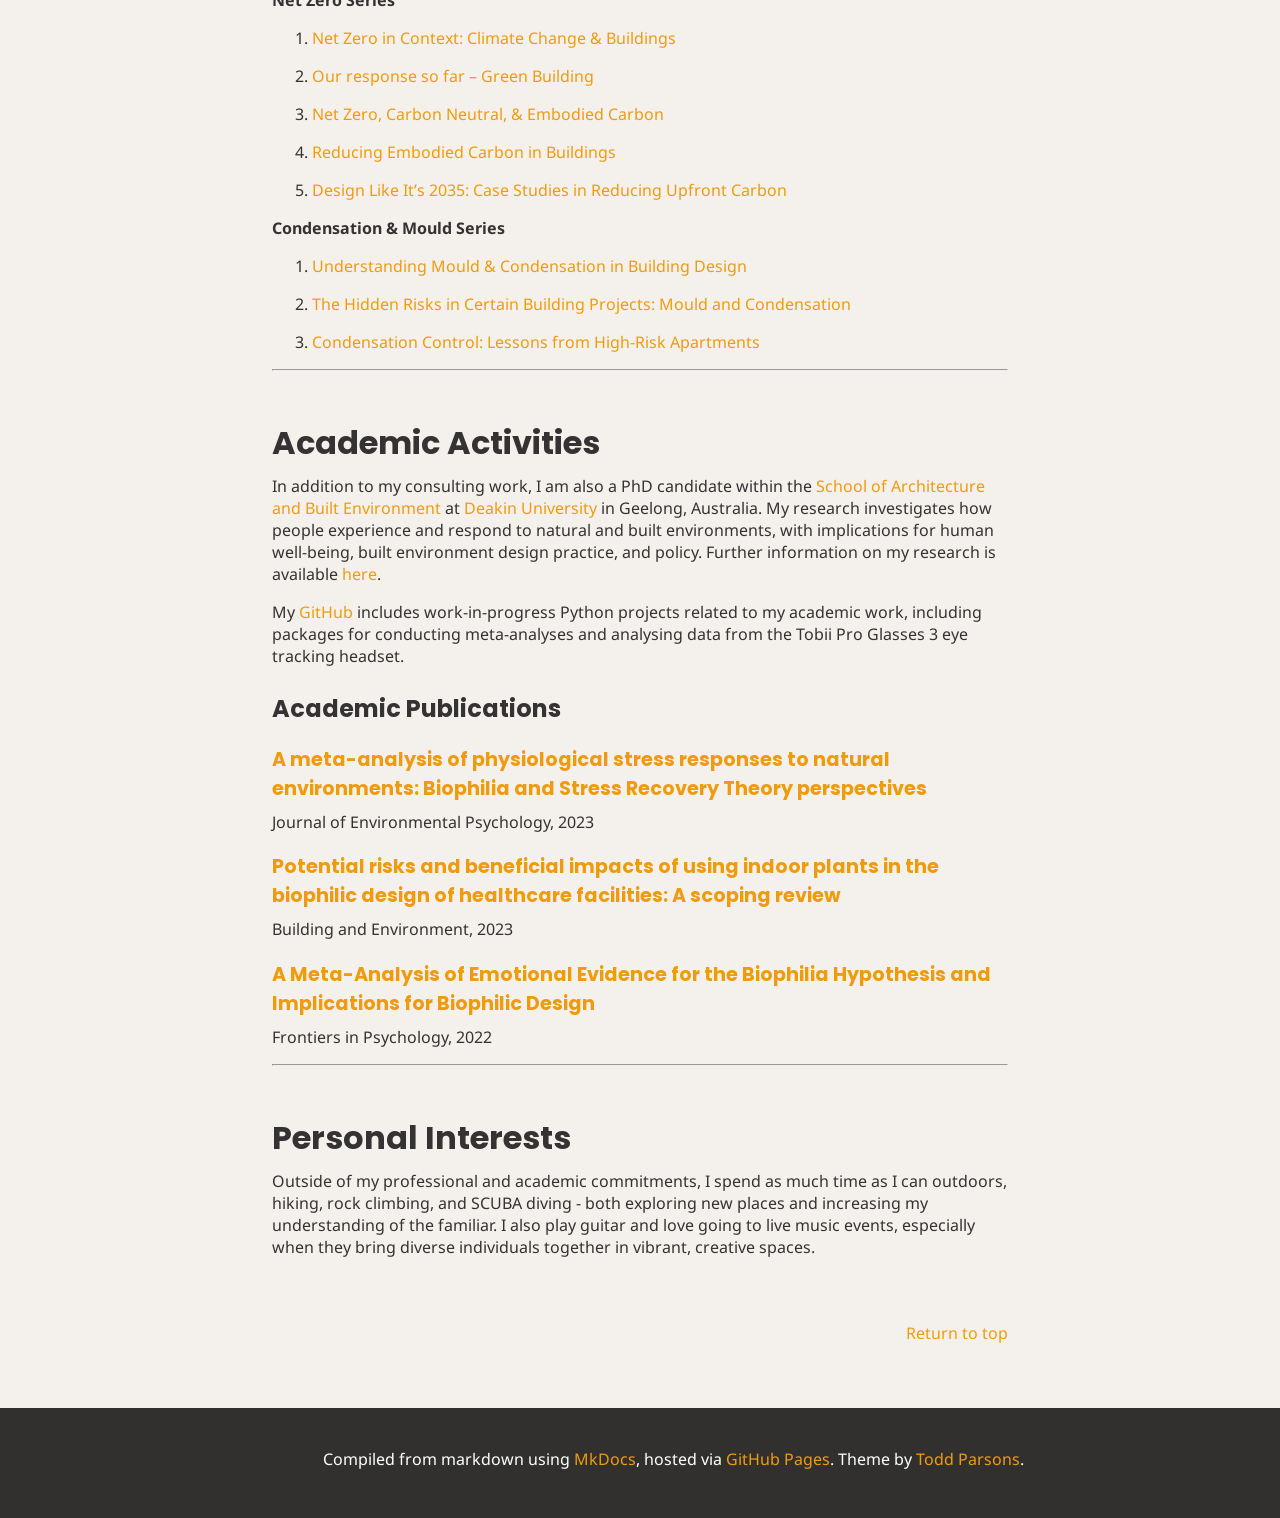
==== commit fd195a2c: "Deployed ddeef75 with MkDocs version: 1.6.1" ====
--- a/index.html
+++ b/index.html
@@ -231,6 +231,15 @@
 <ul>
 
 <li class="nav-item">
+<a href="#current-focus-building-performance-as-project-and-asset-risk">Current Focus: Building performance as project and asset risk</a>
+    
+    <ul>
+    
+    </ul>
+    
+</li>
+
+<li class="nav-item">
 <a href="#selected-thinking">Selected Thinking</a>
     
     <ul>
@@ -300,20 +309,22 @@
 
 </nav>
     <hr />
-<p>I am a systems thinker working at the intersection of building physics, sustainability, and human experience, combining practice and research to inform better decisions in the built environment.</p>
-<p>Based in Melbourne, Australia, my work blends consultancy, applied research, and academic inquiry. I practise as both a professional engineering director and a doctoral researcher in architecture, with engineering work focused on building physics and sustainable design, and research exploring human–nature connection, biophilia, and biophilic design.</p>
-<p>This page contains information and links to both my professional and academic work. Feel free to contact me for collaboration, talks, presentations, or advisory roles.</p>
-<p>My surname has recently changed - I'm currently in the process of updating my various online identities. Much of my work was published under my previous name, Jason Gaekwad.</p>
+<p>I am a Melbourne-based engineering director working in building physics and sustainability, and a doctoral researcher in architecture.</p>
+<p>My work focuses on how buildings perform, how people experience them, and how technical decisions shape environmental, social, commercial, and long-term project outcomes. In professional practice, I work across building physics, sustainable design, and performance risk. In research, I study human-nature connection, biophilia, and the role of nature in built environment design.</p>
+<p>This page brings together links to my professional and academic work. I am open to collaboration, talks, presentations, and advisory roles.</p>
+<p>My surname has recently changed, and I am currently updating my various online identities. Much of my earlier work was published under my previous name, Jason Gaekwad.</p>
+<h1 id="current-focus-building-performance-as-project-and-asset-risk">Current Focus: Building performance as project and asset risk</h1>
+<p>I’m currently exploring how technical issues in façades and building physics translate into commercial, planning, operational, and reputational risks for developers, investors, and project teams. Recent areas of focus include reflected glare, condensation, airtightness, overheating, and climate resilience.</p>
 <hr />
 <h1 id="selected-thinking">Selected Thinking</h1>
-<p>Short pieces on sustainability, and human experience, focusing on why technical decisions matter in practice.</p>
+<p>Short pieces on sustainability and human experience, focusing on why technical decisions matter in practice.</p>
 <h2 id="why-upfront-carbon-should-drive-early-project-decisions"><a href="thinking/carbon/">Why upfront carbon should drive early project decisions</a></h2>
 <h2 id="nature-as-urban-infrastructure-for-mental-health"><a href="thinking/nature/">Nature as urban infrastructure for mental health</a></h2>
 <h1 id="professional-activities">Professional Activities</h1>
-<p>I am a professional consultant specialising in Building Physics and Sustainability. I thrive on challenging conventions and pushing project performance beyond standard practice.</p>
-<p>I’m interested in work where engineering decisions have consequences beyond compliance, influencing how people experience buildings and how projects contribute to environmental and social outcomes. I see engineering as a tool for shaping the future, including how assets perform over their lifecycle, manage risk, and create durable value for owners, investors, and users.</p>
-<p>Much of my work involves helping clients navigate complex decisions where there is no single “right” answer. Rather than focusing on individual metrics in isolation, I take a systems view to understand how design choices interact across a range of technical and non-technical domains. I currently practice as a Technical Director at <a href="https://inhabitgroup.com/">Inhabit</a>, based in Melbourne, Australia.</p>
-<p>Some of my most memorable and iconic projects are listed below -- each image links to a website with more about the project.</p>
+<p>I am a professional consultant and chartered engineer specialising in building physics, sustainability, and performance risk. I currently practice as a Technical Director at <a href="https://inhabitgroup.com/">Inhabit</a>, based in Melbourne, Australia.</p>
+<p>My work focuses on projects where engineering decisions have consequences beyond compliance, influencing how buildings perform, how people experience them, and how assets manage risk and create long-term value for owners, investors, and users.</p>
+<p>Much of my work involves helping clients navigate complex design and performance decisions where there is no single “right” answer. Rather than treating metrics in isolation, I take a systems view to understand how design choices interact across technical performance, commercial value, regulatory requirements, occupant experience, environmental outcomes, and long-term resilience.</p>
+<p>Some of my most memorable and iconic projects are listed below. Each image links to more information about the project.</p>
 <h2 id="key-projects">Key Projects</h2>
 <h3 id="metro-tunnel-project-melbourne-australia"><a href="https://bigbuild.vic.gov.au/projects/metro-tunnel">Metro Tunnel Project, Melbourne, Australia</a></h3>
 <p><a href="https://bigbuild.vic.gov.au/projects/metro-tunnel"><img alt="Metro Tunnel Project" src="https://bigbuild.vic.gov.au/__data/assets/image/0005/785606/MT-testtrain-banner.jpg" /></a>
@@ -327,7 +338,7 @@
 <h3 id="woodside-building-for-technology-and-design-monash-university-melbourne-australia"><a href="https://grimshaw.global/projects/education-and-science/monash-university-woodside-building-for-technology-and-design/">Woodside Building for Technology and Design, Monash University, Melbourne, Australia</a></h3>
 <p><a href="https://grimshaw.global/projects/education-and-science/monash-university-woodside-building-for-technology-and-design/"><img alt="Woodside Building for Technology and Design" src="https://grimshaw.global/assets/uploads/16103-n126.jpg" /></a>
 &copy; Grimshaw</p>
-<h3 id="berninneit-cultural-and-community-centre-victoria-australiahttpswwwegis-groupcomprojectsberninneit-cowes-cultural-centre"><a href="https://inhabitgroup.com/wp-content/uploads/2024/06/Cowes-Cultural-Centre2x900.jpg">Berninneit Cultural and Community Centre, Victoria, Australia</a>](https://www.egis-group.com/projects/berninneit-cowes-cultural-centre)</h3>
+<h3 id="berninneit-cultural-and-community-centre-victoria-australia"><a href="https://www.egis-group.com/projects/berninneit-cowes-cultural-centre">Berninneit Cultural and Community Centre, Victoria, Australia</a></h3>
 <p><a href="https://www.egis-group.com/projects/berninneit-cowes-cultural-centre"><img alt="Berninneit" src="https://inhabitgroup.com/wp-content/uploads/2024/06/Cowes-Cultural-Centre2x900.jpg" /></a>
 &copy; Victor Vieaux</p>
 <h3 id="clifton-hill-primary-school-melbourne-australia"><a href="https://jcba.com.au/projects/clifton-hill-primary-school">Clifton Hill Primary School, Melbourne, Australia</a></h3>
@@ -378,8 +389,8 @@
 </ol>
 <hr />
 <h1 id="academic-activities">Academic Activities</h1>
-<p>In addition to my consulting work, I am also a PhD candidate within the <a href="https://www.deakin.edu.au/faculty-of-science-engineering-and-built-environment/school-of-architecture-and-built-environment">School of Architecture and Built Environment</a> at <a href="https://www.deakin.edu.au/">Deakin University</a> in Geelong, Australia. My research investigates how different people experience natural and built environments, with implications for human well-being, built environment design practice, and policy frameworks. Further information on my research is available <a href="https://linktr.ee/humanenvironments">here</a>.</p>
-<p>Please have a look at my <a href="https://github.com/JasonGreymane">GitHub</a> for work-in-progress Python projects related to my academic work, including packages for conducting meta-analyses and analysing data from the Tobii Pro Glasses 3 eye tracking headset.</p>
+<p>In addition to my consulting work, I am also a PhD candidate within the <a href="https://www.deakin.edu.au/faculty-of-science-engineering-and-built-environment/school-of-architecture-and-built-environment">School of Architecture and Built Environment</a> at <a href="https://www.deakin.edu.au/">Deakin University</a> in Geelong, Australia. My research investigates how people experience and respond to natural and built environments, with implications for human well-being, built environment design practice, and policy. Further information on my research is available <a href="https://linktr.ee/humanenvironments">here</a>.</p>
+<p>My <a href="https://github.com/JasonGreymane">GitHub</a> includes work-in-progress Python projects related to my academic work, including packages for conducting meta-analyses and analysing data from the Tobii Pro Glasses 3 eye tracking headset.</p>
 <h2 id="academic-publications">Academic Publications</h2>
 <h3 id="a-meta-analysis-of-physiological-stress-responses-to-natural-environments-biophilia-and-stress-recovery-theory-perspectives"><a href="https://doi.org/10.1016/j.jenvp.2023.102085">A meta-analysis of physiological stress responses to natural environments: Biophilia and Stress Recovery Theory perspectives</a></h3>
 <p>Journal of Environmental Psychology, 2023</p>
@@ -389,7 +400,7 @@
 <p>Frontiers in Psychology, 2022</p>
 <hr />
 <h1 id="personal-interests">Personal Interests</h1>
-<p>Outside of my professional and academic commitments, I spend as much time as I can outdoors, hiking, rock climbing, and SCUBA diving — both exploring new places and increasing my understanding of the familiar. I also play guitar and love going to live music events, especially when they bring diverse individuals together in vibrant, creative spaces.</p>
+<p>Outside of my professional and academic commitments, I spend as much time as I can outdoors, hiking, rock climbing, and SCUBA diving - both exploring new places and increasing my understanding of the familiar. I also play guitar and love going to live music events, especially when they bring diverse individuals together in vibrant, creative spaces.</p>
     <nav id="page-controls">
       <a href="#content" id="return-top">
         <i class="fa fa-arrow-up" alt="⇧"></i> Return to top
